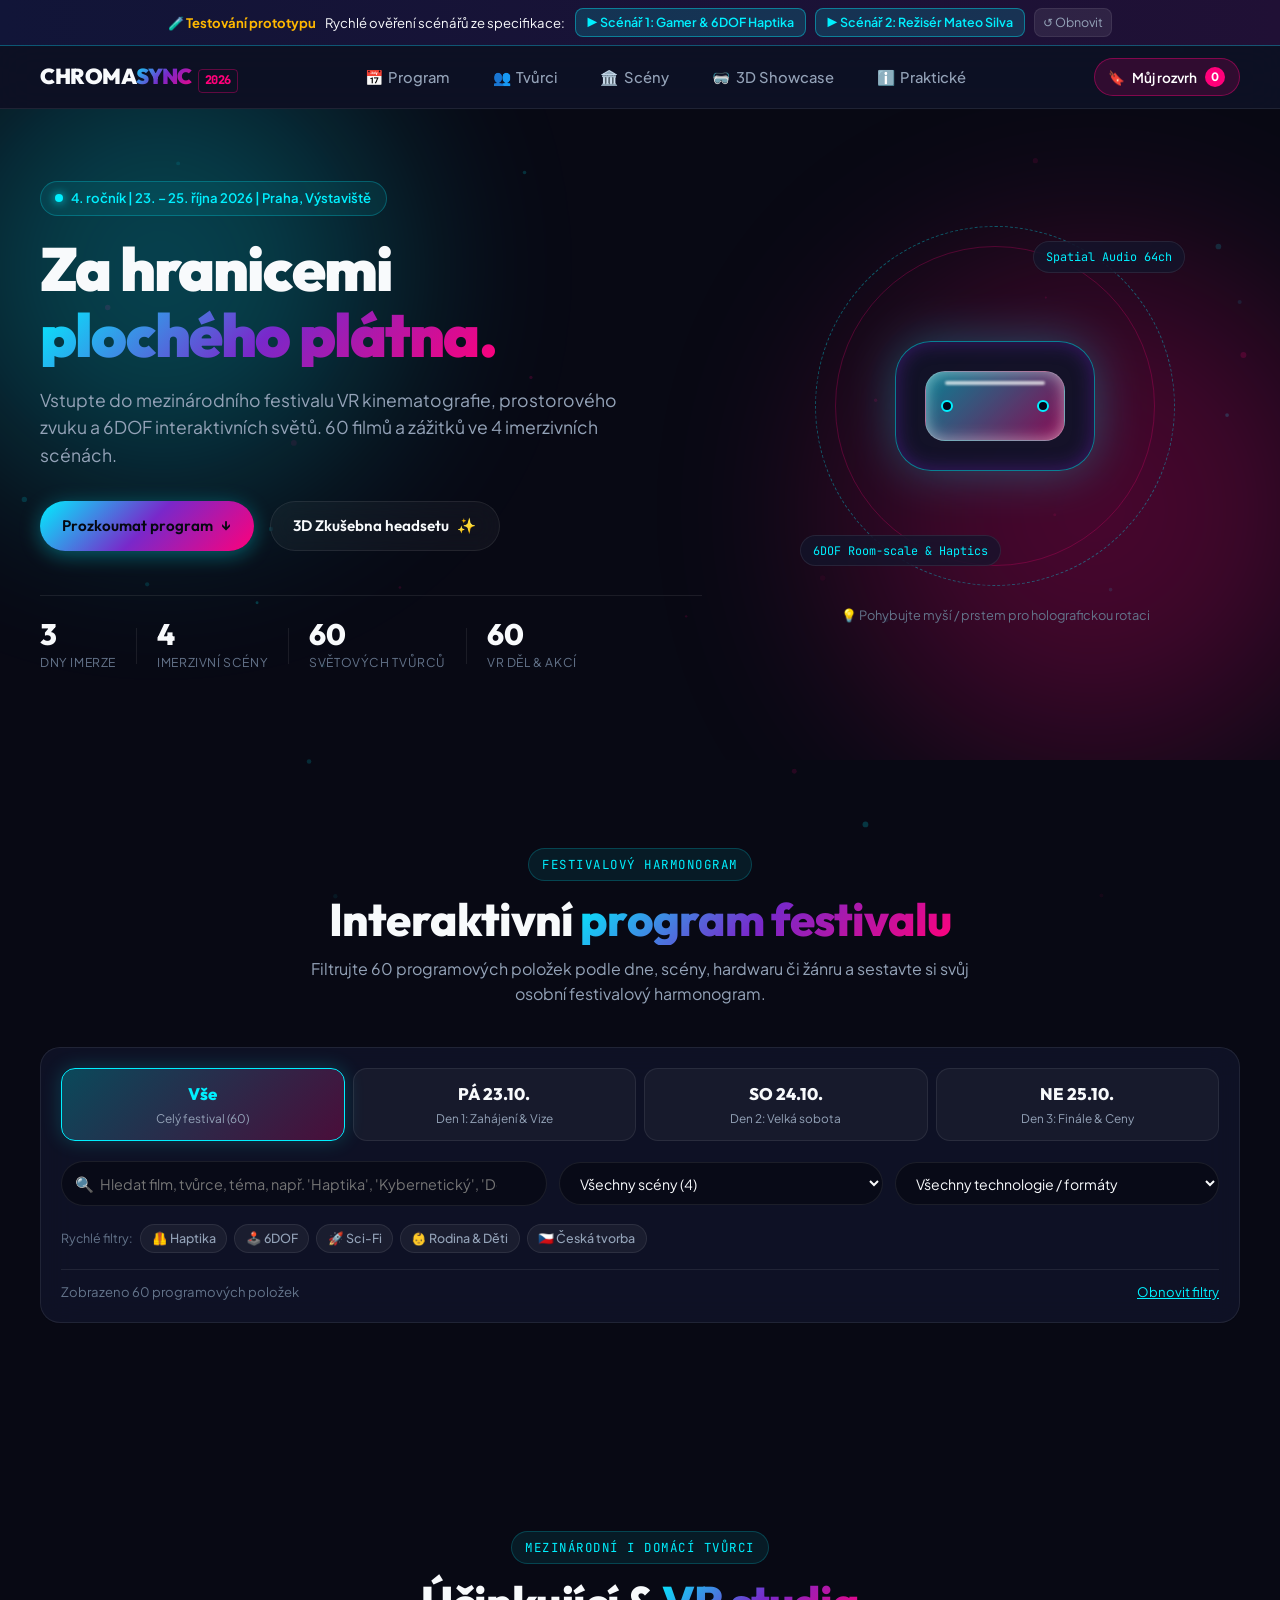
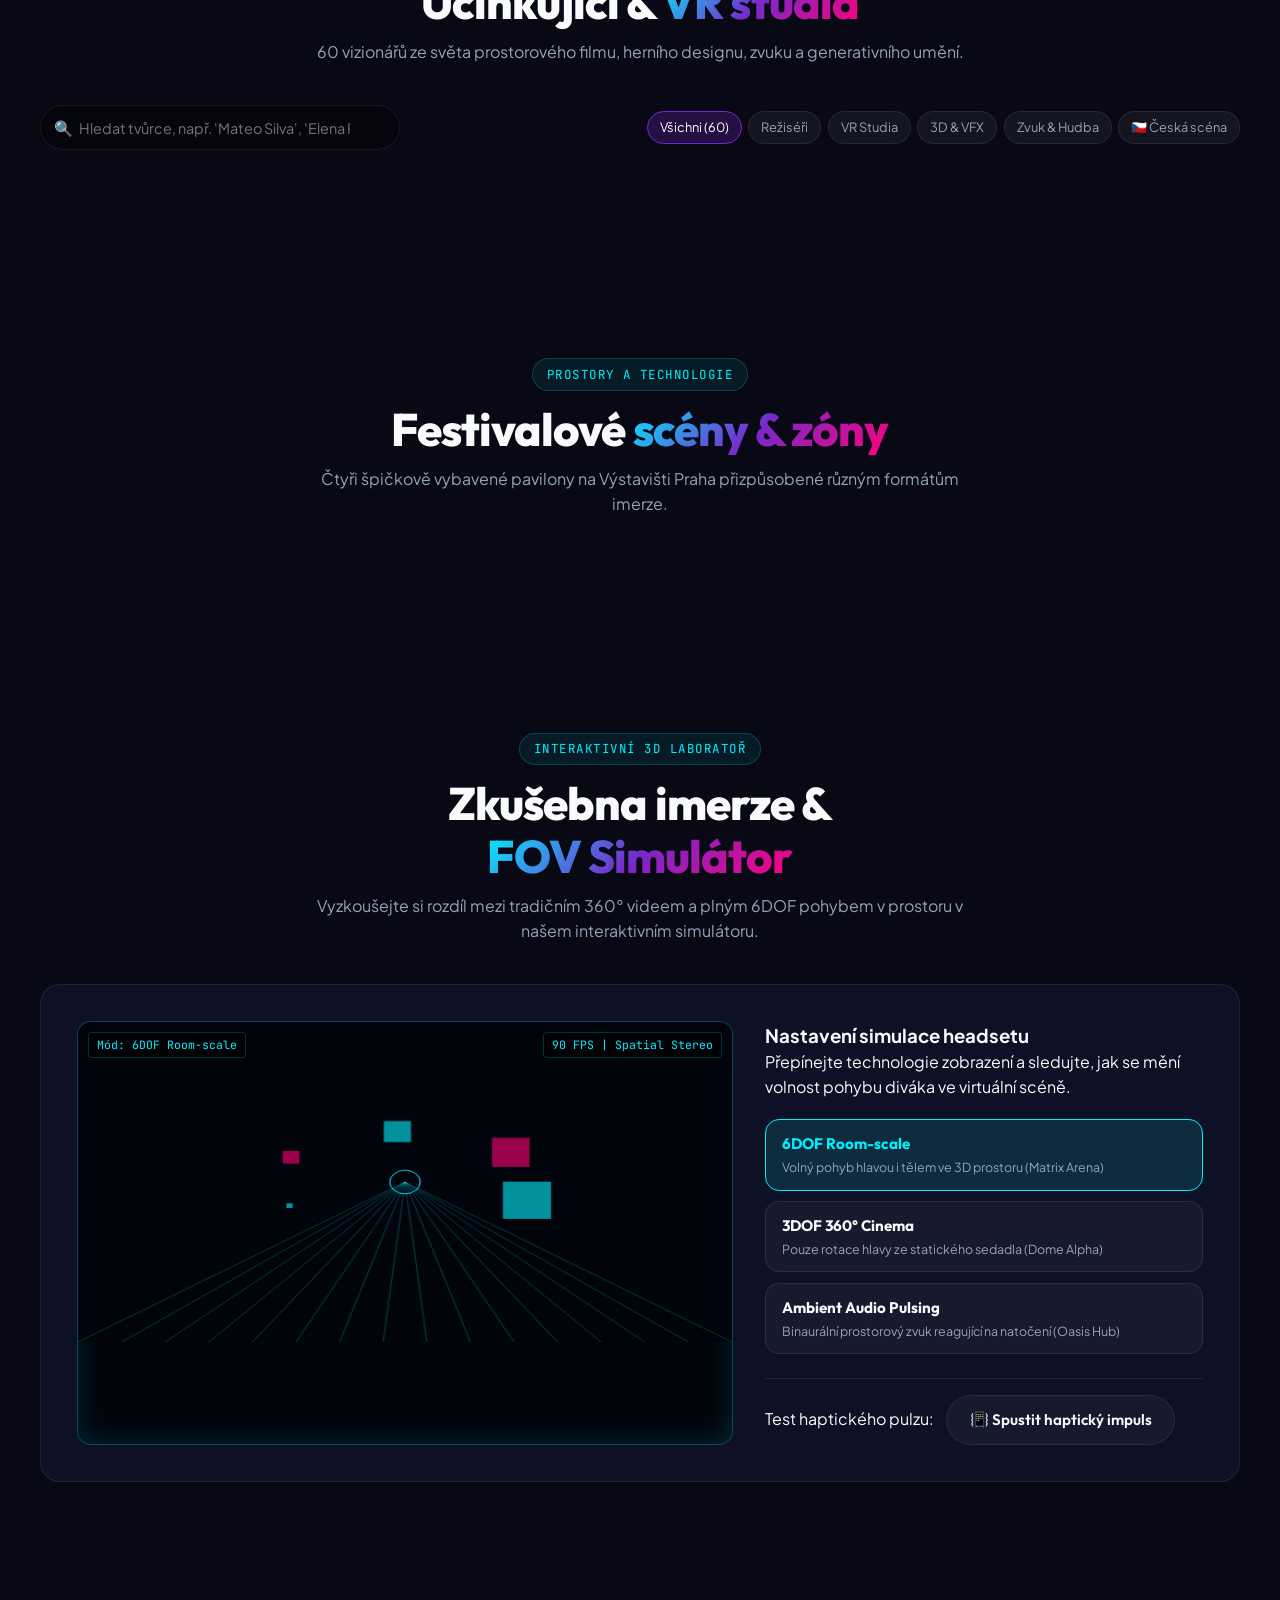
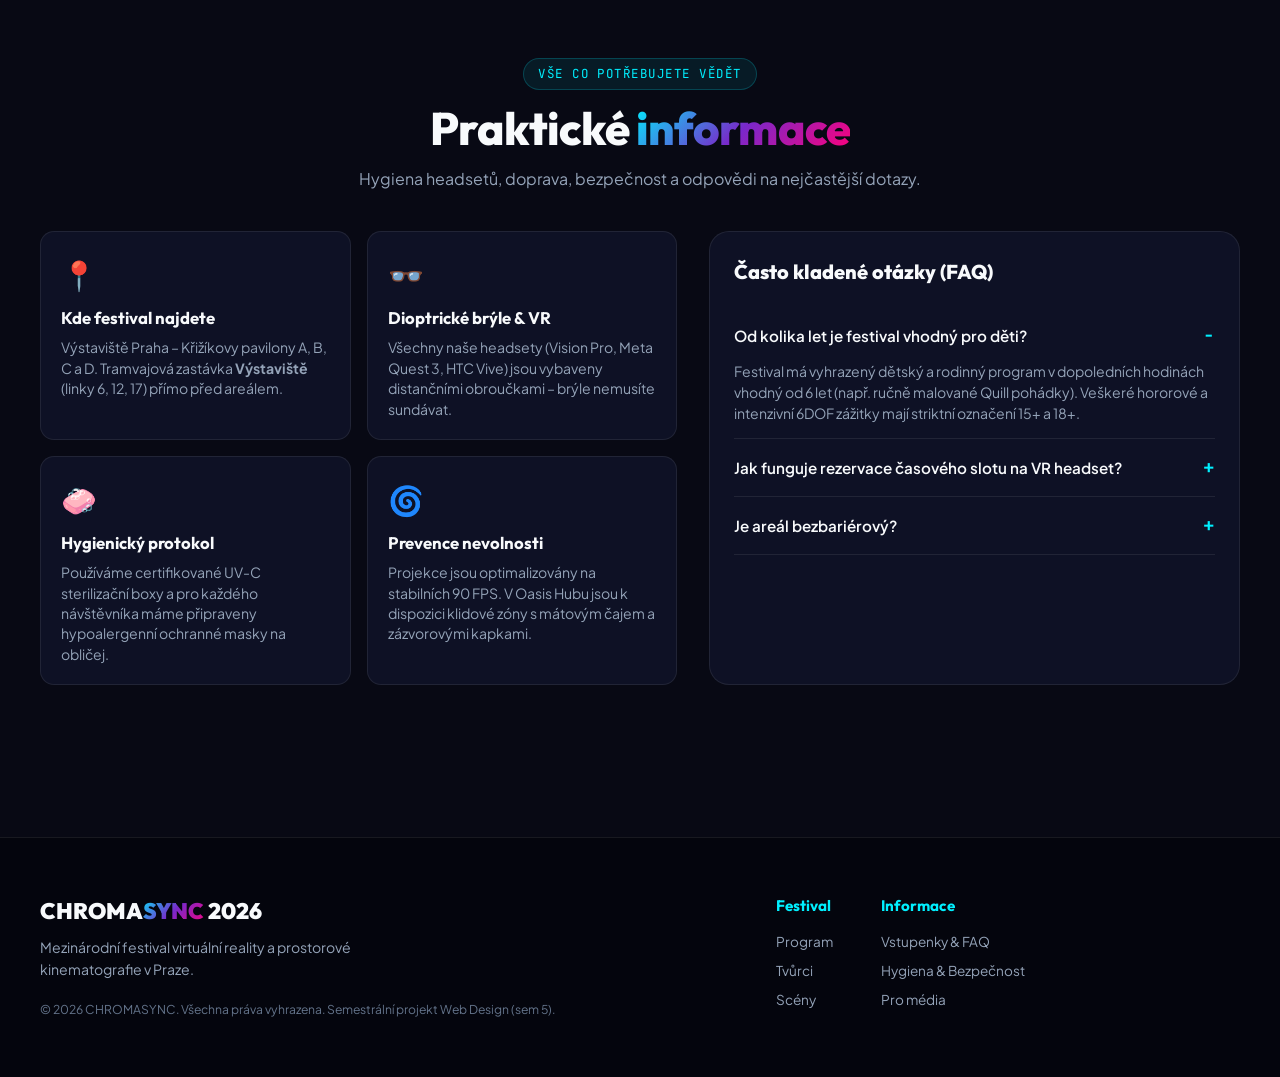
==== index.html @ ba666b03 "cviceni 3 v1" ====
<!DOCTYPE html>
<html lang="cs">
<head>
  <meta charset="UTF-8">
  <meta name="viewport" content="width=device-width, initial-scale=1.0">
  <meta name="description" content="CHROMASYNC VR FILM FESTIVAL 2026 – Mezinárodní festival VR filmů, 360° kinematografie, prostorového zvuku a 6DOF zážitků v Praze.">
  <title>CHROMASYNC VR FILM FESTIVAL 2026 | Praha</title>
  
  <!-- Modern Google Fonts -->
  <link rel="preconnect" href="https://fonts.googleapis.com">
  <link rel="preconnect" href="https://fonts.gstatic.com" crossorigin>
  <link href="https://fonts.googleapis.com/css2?family=Outfit:wght@300;400;500;600;700;800;900&family=Plus+Jakarta+Sans:wght@300;400;500;600;700&family=JetBrains+Mono:wght@400;600&display=swap" rel="stylesheet">
  
  <link rel="stylesheet" href="style.css">
</head>
<body class="dark-theme">
  <!-- Interactive Ambient Glow Canvas Background -->
  <canvas id="ambient-canvas" class="ambient-canvas" aria-hidden="true"></canvas>

  <!-- Walkthrough Helper Bar (Prototypový asistent pro testování scénářů) -->
  <aside class="scenario-helper-banner" id="scenario-helper">
    <div class="helper-content">
      <span class="helper-badge">🧪 Testování prototypu</span>
      <span class="helper-text">Rychlé ověření scénářů ze specifikace:</span>
      <button class="helper-btn" id="btn-run-scenario-1">▶ Scénář 1: Gamer & 6DOF Haptika</button>
      <button class="helper-btn" id="btn-run-scenario-2">▶ Scénář 2: Režisér Mateo Silva</button>
      <button class="helper-btn-reset" id="btn-reset-prototype" title="Resetovat filtry a rozvrh">↺ Obnovit</button>
    </div>
  </aside>

  <!-- Navigation Bar (Glassmorphic Header) -->
  <header class="site-header">
    <div class="header-container">
      <a href="#hero" class="brand-logo" id="brand-logo">
        <span class="logo-text">CHROMA<span class="text-gradient">SYNC</span></span>
        <span class="logo-edition">2026</span>
      </a>

      <!-- Desktop & Tablet Navigation -->
      <nav class="main-nav" id="main-nav" aria-label="Hlavní navigace">
        <a href="#program-section" class="nav-link active" data-section="program">
          <span class="nav-icon">📅</span> Program
        </a>
        <a href="#creators-section" class="nav-link" data-section="creators">
          <span class="nav-icon">👥</span> Tvůrci
        </a>
        <a href="#stages-section" class="nav-link" data-section="stages">
          <span class="nav-icon">🏛️</span> Scény
        </a>
        <a href="#showcase-section" class="nav-link" data-section="showcase">
          <span class="nav-icon">🥽</span> 3D Showcase
        </a>
        <a href="#practical-section" class="nav-link" data-section="practical">
          <span class="nav-icon">ℹ️</span> Praktické
        </a>
      </nav>

      <!-- Action Buttons -->
      <div class="header-actions">
        <button class="btn-schedule-badge" id="btn-open-schedule-drawer" aria-label="Otevřít můj program">
          <span class="icon">🔖</span>
          <span class="label">Můj rozvrh</span>
          <span class="badge" id="schedule-counter">0</span>
        </button>

        <button class="mobile-menu-toggle" id="mobile-menu-toggle" aria-label="Přepnout navigaci" aria-expanded="false">
          <span class="hamburger-bar"></span>
          <span class="hamburger-bar"></span>
          <span class="hamburger-bar"></span>
        </button>
      </div>
    </div>
  </header>

  <!-- Mobile Floating Bottom Navigation (Mobile-first ergonomics) -->
  <nav class="mobile-bottom-nav" aria-label="Mobilní rychlá navigace">
    <a href="#program-section" class="mobile-nav-item active" data-section="program">
      <span class="m-icon">📅</span>
      <span class="m-label">Program</span>
    </a>
    <a href="#creators-section" class="mobile-nav-item" data-section="creators">
      <span class="m-icon">👥</span>
      <span class="m-label">Tvůrci</span>
    </a>
    <a href="#stages-section" class="mobile-nav-item" data-section="stages">
      <span class="m-icon">🏛️</span>
      <span class="m-label">Scény</span>
    </a>
    <a href="#showcase-section" class="mobile-nav-item" data-section="showcase">
      <span class="m-icon">🥽</span>
      <span class="m-label">3D Lab</span>
    </a>
    <a href="#practical-section" class="mobile-nav-item" data-section="practical">
      <span class="m-icon">ℹ️</span>
      <span class="m-label">Info</span>
    </a>
  </nav>

  <main id="main-content">
    <!-- Hero Section -->
    <section class="hero-section" id="hero">
      <div class="hero-background-effects">
        <div class="radial-glow glow-1"></div>
        <div class="radial-glow glow-2"></div>
      </div>

      <div class="container hero-container">
        <div class="hero-text-content">
          <div class="hero-tag-pill">
            <span class="pulse-dot"></span>
            <span>4. ročník | 23. – 25. října 2026 | Praha, Výstaviště</span>
          </div>

          <h1 class="hero-title">
            Za hranicemi <br>
            <span class="text-gradient">plochého plátna.</span>
          </h1>

          <p class="hero-subtitle">
            Vstupte do mezinárodního festivalu VR kinematografie, prostorového zvuku a 6DOF interaktivních světů. 60 filmů a zážitků ve 4 imerzivních scénách.
          </p>

          <div class="hero-cta-group">
            <a href="#program-section" class="btn btn-primary btn-glow">
              <span>Prozkoumat program</span>
              <span class="arrow">↓</span>
            </a>
            <a href="#showcase-section" class="btn btn-glass">
              <span>3D Zkušebna headsetu</span>
              <span class="icon">✨</span>
            </a>
          </div>

          <div class="hero-stats-row">
            <div class="stat-box">
              <span class="stat-number">3</span>
              <span class="stat-label">Dny imerze</span>
            </div>
            <div class="stat-divider"></div>
            <div class="stat-box">
              <span class="stat-number">4</span>
              <span class="stat-label">Imerzivní scény</span>
            </div>
            <div class="stat-divider"></div>
            <div class="stat-box">
              <span class="stat-number">60</span>
              <span class="stat-label">Světových tvůrců</span>
            </div>
            <div class="stat-divider"></div>
            <div class="stat-box">
              <span class="stat-number">60</span>
              <span class="stat-label">VR děl & akcí</span>
            </div>
          </div>
        </div>

        <div class="hero-visual-card">
          <div class="interactive-headset-orb" id="headset-interactive-orb">
            <div class="orb-ring ring-1"></div>
            <div class="orb-ring ring-2"></div>
            <div class="orb-core">
              <div class="vr-hmd-graphic">
                <div class="visor-glass"></div>
                <div class="visor-sensor-left"></div>
                <div class="visor-sensor-right"></div>
                <div class="visor-beam"></div>
              </div>
            </div>
            <div class="orb-floating-badge badge-top">Spatial Audio 64ch</div>
            <div class="orb-floating-badge badge-bottom">6DOF Room-scale & Haptics</div>
          </div>
          <div class="orb-caption">
            <span>💡 Pohybujte myší / prstem pro holografickou rotaci</span>
          </div>
        </div>
      </div>
    </section>

    <!-- PROGRAM SECTION (Klíčová interaktivní část) -->
    <section class="section program-section" id="program-section">
      <div class="container">
        <div class="section-header">
          <div class="section-tag">Festivalový harmonogram</div>
          <h2 class="section-title">Interaktivní <span class="text-gradient">program festivalu</span></h2>
          <p class="section-subtitle">
            Filtrujte 60 programových položek podle dne, scény, hardwaru či žánru a sestavte si svůj osobní festivalový harmonogram.
          </p>
        </div>

        <!-- Interactive Program Controls (Filter Toolbar) -->
        <div class="program-toolbar">
          <!-- Day Selector Tabs -->
          <div class="day-tabs-container" role="tablist" aria-label="Výběr festivalového dne">
            <button class="day-tab active" data-day="all" role="tab" aria-selected="true">
              <span class="day-code">Vše</span>
              <span class="day-title">Celý festival (60)</span>
            </button>
            <button class="day-tab" data-day="1" role="tab" aria-selected="false">
              <span class="day-code">PÁ 23.10.</span>
              <span class="day-title">Den 1: Zahájení & Vize</span>
            </button>
            <button class="day-tab" data-day="2" role="tab" aria-selected="false">
              <span class="day-code">SO 24.10.</span>
              <span class="day-title">Den 2: Velká sobota</span>
            </button>
            <button class="day-tab" data-day="3" role="tab" aria-selected="false">
              <span class="day-code">NE 25.10.</span>
              <span class="day-title">Den 3: Finále & Ceny</span>
            </button>
          </div>

          <!-- Secondary Filter Controls -->
          <div class="filter-controls-row">
            <!-- Fulltext Search Input -->
            <div class="search-input-wrapper">
              <span class="search-icon">🔍</span>
              <input type="search" id="program-search-input" placeholder="Hledat film, tvůrce, téma, např. 'Haptika', 'Kybernetický', 'Dokument'..." aria-label="Vyhledávání v programu">
              <button class="clear-search-btn" id="btn-clear-search" aria-label="Vymazat vyhledávání">✕</button>
            </div>

            <!-- Stage Filter Dropdown -->
            <div class="filter-dropdown-wrapper">
              <label for="filter-stage-select" class="sr-only">Filtr scény</label>
              <select id="filter-stage-select" aria-label="Filtrovat podle scény">
                <option value="all">Všechny scény (4)</option>
                <option value="stage-dome-alpha">Dome Alpha (Spatial HoloCinema)</option>
                <option value="stage-matrix-6dof">Matrix Arena (6DOF & Haptika)</option>
                <option value="stage-neon-creators">Neon Stage (Creators & Talks)</option>
                <option value="stage-oasis-chill">Oasis Hub (Ambient & Sensory)</option>
              </select>
            </div>

            <!-- Technology / Hardware Filter -->
            <div class="filter-dropdown-wrapper">
              <label for="filter-tech-select" class="sr-only">Filtr technologie</label>
              <select id="filter-tech-select" aria-label="Filtrovat podle technologie">
                <option value="all">Všechny technologie / formáty</option>
                <option value="6dof">6DOF Volný pohyb v prostoru</option>
                <option value="haptic">Haptická vesta & dotek</option>
                <option value="360">360° 3D Stereoskopický film</option>
                <option value="visionpro">Apple Vision Pro / Hand-tracking</option>
                <option value="talk">Přednáška & Masterclass</option>
              </select>
            </div>

            <!-- Fast Quick-Pills for Popular Tags -->
            <div class="quick-pills-row" id="quick-pills-container">
              <span class="pill-label">Rychlé filtry:</span>
              <button class="quick-pill" data-pill="haptic">🦺 Haptika</button>
              <button class="quick-pill" data-pill="6dof">🕹️ 6DOF</button>
              <button class="quick-pill" data-pill="sci-fi">🚀 Sci-Fi</button>
              <button class="quick-pill" data-pill="kids">👶 Rodina & Děti</button>
              <button class="quick-pill" data-pill="cz">🇨🇿 Česká tvorba</button>
            </div>
          </div>

          <!-- Active Filter Status & Result Count -->
          <div class="filter-status-bar">
            <span class="results-count" id="results-count-text">Zobrazeno 60 programových položek</span>
            <button class="btn-text-reset" id="btn-reset-filters">Obnovit filtry</button>
          </div>
        </div>

        <!-- Program Grid Container -->
        <div class="program-grid" id="program-items-grid" aria-live="polite">
          <!-- Dynamically populated via app.js -->
        </div>

        <!-- Empty State (No results match) -->
        <div class="empty-state hidden" id="program-empty-state">
          <div class="empty-icon">🛰️</div>
          <h3>Žádný program neodpovídá vybraným filtrům</h3>
          <p>Zkuste upravit hledaný výraz nebo resetovat filtry scény a technologie.</p>
          <button class="btn btn-glass" id="btn-empty-reset">Zobrazit celý program</button>
        </div>
      </div>
    </section>

    <!-- CREATORS / PERFORMERS SECTION -->
    <section class="section creators-section" id="creators-section">
      <div class="container">
        <div class="section-header">
          <div class="section-tag">Mezinárodní i domácí tvůrci</div>
          <h2 class="section-title">Účinkující & <span class="text-gradient">VR studia</span></h2>
          <p class="section-subtitle">
            60 vizionářů ze světa prostorového filmu, herního designu, zvuku a generativního umění.
          </p>
        </div>

        <!-- Creators Search & Role Tabs -->
        <div class="creators-toolbar">
          <div class="search-input-wrapper">
            <span class="search-icon">🔍</span>
            <input type="search" id="creators-search-input" placeholder="Hledat tvůrce, např. 'Mateo Silva', 'Elena Rostova', 'Atlas V'..." aria-label="Hledat tvůrce">
          </div>

          <div class="role-tags-pills" id="creators-role-pills">
            <button class="role-pill active" data-role="all">Všichni (60)</button>
            <button class="role-pill" data-role="Režisér">Režiséři</button>
            <button class="role-pill" data-role="Studio">VR Studia</button>
            <button class="role-pill" data-role="3D">3D & VFX</button>
            <button class="role-pill" data-role="Audio">Zvuk & Hudba</button>
            <button class="role-pill" data-role="Česko">🇨🇿 Česká scéna</button>
          </div>
        </div>

        <!-- Creators Grid -->
        <div class="creators-grid" id="creators-grid">
          <!-- Dynamically populated via app.js -->
        </div>
      </div>
    </section>

    <!-- STAGES / VENUES SECTION -->
    <section class="section stages-section" id="stages-section">
      <div class="container">
        <div class="section-header">
          <div class="section-tag">Prostory a technologie</div>
          <h2 class="section-title">Festivalové <span class="text-gradient">scény & zóny</span></h2>
          <p class="section-subtitle">
            Čtyři špičkově vybavené pavilony na Výstavišti Praha přizpůsobené různým formátům imerze.
          </p>
        </div>

        <div class="stages-cards-grid" id="stages-grid">
          <!-- Dynamically populated via app.js -->
        </div>
      </div>
    </section>

    <!-- 3D SHOWCASE / INTERACTIVE LAB SECTION -->
    <section class="section showcase-section" id="showcase-section">
      <div class="container">
        <div class="section-header">
          <div class="section-tag">Interaktivní 3D laboratoř</div>
          <h2 class="section-title">Zkušebna imerze & <span class="text-gradient">FOV Simulátor</span></h2>
          <p class="section-subtitle">
            Vyzkoušejte si rozdíl mezi tradičním 360° videem a plným 6DOF pohybem v prostoru v našem interaktivním simulátoru.
          </p>
        </div>

        <div class="showcase-interactive-panel">
          <div class="showcase-viewport">
            <canvas id="fov-simulator-canvas" class="fov-canvas" width="600" height="380"></canvas>
            <div class="viewport-hud">
              <span class="hud-item" id="hud-mode-display">Mód: 6DOF Room-scale</span>
              <span class="hud-item" id="hud-fps-display">90 FPS | Spatial Stereo</span>
            </div>
          </div>

          <div class="showcase-controls">
            <h3 class="panel-heading">Nastavení simulace headsetu</h3>
            <p class="panel-description">
              Přepínejte technologie zobrazení a sledujte, jak se mění volnost pohybu diváka ve virtuální scéně.
            </p>

            <div class="sim-mode-buttons">
              <button class="btn-mode active" id="btn-mode-6dof" data-mode="6dof">
                <span class="mode-title">6DOF Room-scale</span>
                <span class="mode-desc">Volný pohyb hlavou i tělem ve 3D prostoru (Matrix Arena)</span>
              </button>

              <button class="btn-mode" id="btn-mode-3dof" data-mode="3dof">
                <span class="mode-title">3DOF 360° Cinema</span>
                <span class="mode-desc">Pouze rotace hlavy ze statického sedadla (Dome Alpha)</span>
              </button>

              <button class="btn-mode" id="btn-mode-ambient" data-mode="ambient">
                <span class="mode-title">Ambient Audio Pulsing</span>
                <span class="mode-desc">Binaurální prostorový zvuk reagující na natočení (Oasis Hub)</span>
              </button>
            </div>

            <div class="interactive-haptic-trigger">
              <span class="haptic-title">Test haptického pulzu:</span>
              <button class="btn btn-glass" id="btn-test-haptic">📳 Spustit haptický impuls</button>
              <span class="haptic-feedback-msg" id="haptic-feedback-msg"></span>
            </div>
          </div>
        </div>
      </div>
    </section>

    <!-- PRACTICAL INFO & FAQ SECTION -->
    <section class="section practical-section" id="practical-section">
      <div class="container">
        <div class="section-header">
          <div class="section-tag">Vše co potřebujete vědět</div>
          <h2 class="section-title">Praktické <span class="text-gradient">informace</span></h2>
          <p class="section-subtitle">
            Hygiena headsetů, doprava, bezpečnost a odpovědi na nejčastější dotazy.
          </p>
        </div>

        <div class="practical-layout">
          <div class="practical-info-cards">
            <div class="p-card">
              <div class="p-icon">📍</div>
              <h3>Kde festival najdete</h3>
              <p>Výstaviště Praha – Křižíkovy pavilony A, B, C a D. Tramvajová zastávka <strong>Výstaviště</strong> (linky 6, 12, 17) přímo před areálem.</p>
            </div>

            <div class="p-card">
              <div class="p-icon">👓</div>
              <h3>Dioptrické brýle & VR</h3>
              <p>Všechny naše headsety (Vision Pro, Meta Quest 3, HTC Vive) jsou vybaveny distančními obroučkami – brýle nemusíte sundávat.</p>
            </div>

            <div class="p-card">
              <div class="p-icon">🧼</div>
              <h3>Hygienický protokol</h3>
              <p>Používáme certifikované UV-C sterilizační boxy a pro každého návštěvníka máme připraveny hypoalergenní ochranné masky na obličej.</p>
            </div>

            <div class="p-card">
              <div class="p-icon">🌀</div>
              <h3>Prevence nevolnosti</h3>
              <p>Projekce jsou optimalizovány na stabilních 90 FPS. V Oasis Hubu jsou k dispozici klidové zóny s mátovým čajem a zázvorovými kapkami.</p>
            </div>
          </div>

          <!-- FAQ Accordion -->
          <div class="faq-container">
            <h3 class="faq-heading">Často kladené otázky (FAQ)</h3>

            <details class="faq-item" open>
              <summary class="faq-question">Od kolika let je festival vhodný pro děti?</summary>
              <div class="faq-answer">
                <p>Festival má vyhrazený dětský a rodinný program v dopoledních hodinách vhodný od 6 let (např. ručně malované Quill pohádky). Veškeré hororové a intenzivní 6DOF zážitky mají striktní označení 15+ a 18+.</p>
              </div>
            </details>

            <details class="faq-item">
              <summary class="faq-question">Jak funguje rezervace časového slotu na VR headset?</summary>
              <div class="faq-answer">
                <p>Každá platná vstupenka obsahuje přístup do rezervačního systému. V detailu konkrétního filmu na webu stačí kliknout na „Rezervovat slot“, vybrat čas a systém vám vygeneruje garantované místo bez čekání ve frontě.</p>
              </div>
            </details>

            <details class="faq-item">
              <summary class="faq-question">Je areál bezbariérový?</summary>
              <div class="faq-answer">
                <p>Ano, všechny 4 pavilony na Výstavišti jsou plně bezbariérové včetně výtahů. Většina 360° filmů v Dome Alpha a Oasis Hubu je přístupná přímo na invalidním vozíku.</p>
              </div>
            </details>
          </div>
        </div>
      </div>
    </section>
  </main>

  <!-- FOOTER -->
  <footer class="site-footer">
    <div class="container footer-container">
      <div class="footer-brand">
        <span class="footer-logo">CHROMA<span class="text-gradient">SYNC</span> 2026</span>
        <p>Mezinárodní festival virtuální reality a prostorové kinematografie v Praze.</p>
        <span class="copyright">© 2026 CHROMASYNC. Všechna práva vyhrazena. Semestrální projekt Web Design (sem 5).</span>
      </div>

      <div class="footer-links">
        <div class="footer-col">
          <h4>Festival</h4>
          <a href="#program-section">Program</a>
          <a href="#creators-section">Tvůrci</a>
          <a href="#stages-section">Scény</a>
        </div>
        <div class="footer-col">
          <h4>Informace</h4>
          <a href="#practical-section">Vstupenky & FAQ</a>
          <a href="#practical-section">Hygiena & Bezpečnost</a>
          <a href="#practical-section">Pro média</a>
        </div>
      </div>
    </div>
  </footer>

  <!-- CONTEXTUAL DETAIL MODAL (<dialog>) -->
  <dialog class="modal-dialog" id="item-detail-dialog" aria-labelledby="dialog-item-title">
    <div class="dialog-card">
      <button class="dialog-close-btn" id="btn-close-detail-dialog" aria-label="Zavřít detail">✕</button>
      
      <div class="dialog-header">
        <div class="dialog-tags-row" id="dialog-item-tags"></div>
        <h2 class="dialog-title" id="dialog-item-title">Název filmu</h2>
        <div class="dialog-subtitle" id="dialog-item-original-title">Original Title</div>
      </div>

      <div class="dialog-body">
        <div class="dialog-meta-grid">
          <div class="dialog-meta-box">
            <span class="meta-label">📅 Den & Čas</span>
            <span class="meta-val" id="dialog-meta-time">Den 1 | 10:30 – 11:00</span>
          </div>
          <div class="dialog-meta-box">
            <span class="meta-label">🏛️ Scéna</span>
            <span class="meta-val" id="dialog-meta-stage">Dome Alpha</span>
          </div>
          <div class="dialog-meta-box">
            <span class="meta-label">🥽 VR Hardware</span>
            <span class="meta-val" id="dialog-meta-hardware">Meta Quest 3 Pro</span>
          </div>
          <div class="dialog-meta-box">
            <span class="meta-label">👥 Interakce</span>
            <span class="meta-val" id="dialog-meta-interaction">Seated 360°</span>
          </div>
        </div>

        <div class="dialog-description">
          <h3>Anotace projektu</h3>
          <p id="dialog-item-description">Podrobný popis díla...</p>
        </div>

        <div class="dialog-creators-box">
          <h3>Tvůrci & Režie</h3>
          <div class="creators-chips-list" id="dialog-creators-list"></div>
        </div>

        <!-- Slot Reservation Section Inside Detail Dialog -->
        <div class="dialog-reservation-box" id="dialog-reservation-box">
          <div class="reservation-box-header">
            <div>
              <h3>Rezervace časového slotu na headset</h3>
              <p>Garantované místo na headset bez čekání ve frontě.</p>
            </div>
            <span class="reservation-capacity-badge" id="dialog-capacity-badge">Zbývá 14 míst</span>
          </div>

          <form id="reservation-form" class="reservation-form">
            <input type="hidden" id="reserve-item-id">
            <div class="form-row">
              <input type="text" id="reserve-user-name" placeholder="Vaše jméno a příjmení" required>
              <input type="email" id="reserve-user-email" placeholder="Váš e-mail" required>
            </div>
            <button type="submit" class="btn btn-primary" id="btn-submit-reservation">Potvrdit rezervaci slotu</button>
          </form>

          <div class="reservation-success-msg hidden" id="reservation-success-msg">
            <span class="check-icon">✅</span>
            <div>
              <strong>Slot úspěšně rezervován!</strong>
              <p id="reservation-confirmation-details">Potvrzení s QR kódem bylo odesláno.</p>
            </div>
          </div>
        </div>
      </div>

      <div class="dialog-footer">
        <button class="btn btn-schedule-toggle" id="btn-dialog-toggle-schedule">
          <span class="icon">🔖</span> Přidat do mého rozvrhu
        </button>
        <button class="btn btn-glass" id="btn-dialog-close-bottom">Zavřít</button>
      </div>
    </div>
  </dialog>

  <!-- CREATOR DETAIL MODAL (<dialog>) -->
  <dialog class="modal-dialog" id="creator-detail-dialog" aria-labelledby="creator-dialog-name">
    <div class="dialog-card">
      <button class="dialog-close-btn" id="btn-close-creator-dialog" aria-label="Zavřít profil tvůrce">✕</button>
      
      <div class="creator-dialog-header">
        <div class="creator-avatar-large" id="creator-dialog-avatar">👨‍💻</div>
        <div>
          <h2 class="dialog-title" id="creator-dialog-name">Jméno tvůrce</h2>
          <div class="dialog-subtitle" id="creator-dialog-role">Režisér | Německo</div>
          <div class="creator-tags-row" id="creator-dialog-tags"></div>
        </div>
      </div>

      <div class="dialog-body">
        <div class="dialog-description">
          <h3>Biografie & Tvorba</h3>
          <p id="creator-dialog-bio">Životopis tvůrce...</p>
        </div>

        <div class="creator-events-box">
          <h3>Vystoupení na festivalu CHROMASYNC 2026</h3>
          <div class="creator-events-list" id="creator-dialog-events-list"></div>
        </div>
      </div>

      <div class="dialog-footer">
        <button class="btn btn-glass" id="btn-creator-close-bottom">Zavřít</button>
      </div>
    </div>
  </dialog>

  <!-- PERSONAL SCHEDULE DRAWER / MODAL (Můj program) -->
  <aside class="schedule-drawer" id="schedule-drawer" aria-labelledby="drawer-heading" aria-hidden="true">
    <div class="drawer-overlay" id="drawer-overlay"></div>
    <div class="drawer-panel">
      <div class="drawer-header">
        <div>
          <h2 class="drawer-heading" id="drawer-heading">🔖 Můj osobní program</h2>
          <span class="drawer-sub" id="drawer-count-info">0 vybraných položek</span>
        </div>
        <button class="drawer-close-btn" id="btn-close-schedule-drawer" aria-label="Zavřít rozvrh">✕</button>
      </div>

      <!-- Collision Alert Box (Upozornění na časový překryv) -->
      <div class="collision-alert-box hidden" id="collision-alert-box">
        <span class="alert-icon">⚠️</span>
        <div class="alert-text">
          <strong>Detekován časový konflikt!</strong>
          <p id="collision-alert-desc">Některé z vašich vybraných pořadů se časově překrývají.</p>
        </div>
      </div>

      <div class="drawer-body" id="drawer-schedule-items-container">
        <!-- Dynamically injected items -->
      </div>

      <div class="drawer-footer">
        <button class="btn btn-glass btn-clear-all" id="btn-clear-my-schedule">Vyprázdnit rozvrh</button>
        <button class="btn btn-primary" id="btn-export-schedule">Exportovat / Tisk</button>
      </div>
    </div>
  </aside>

  <!-- Toast Notification Container -->
  <div class="toast-container" id="toast-container" aria-live="assertive"></div>

  <!-- Main Application Script -->
  <script src="app.js"></script>
</body>
</html>
---- style.css ----
/* ==========================================================================
   CHROMASYNC VR FILM FESTIVAL 2026 – DESIGN SYSTEM & STYLESHEET
   Mobile-first, Cyber-Chromatic Dark Theme, Glassmorphism & Micro-animations
   ========================================================================== */

/* --- 1. CSS CUSTOM PROPERTIES (DESIGN TOKENS) --- */
:root {
  /* Color Palette */
  --bg-dark: #080914;
  --bg-dark-elevated: #0f1225;
  --bg-card: rgba(18, 22, 45, 0.7);
  --bg-card-hover: rgba(28, 34, 68, 0.85);
  --bg-glass: rgba(255, 255, 255, 0.04);
  --bg-glass-heavy: rgba(14, 18, 38, 0.88);

  /* Neon Accent Gradients */
  --neon-cyan: #00f0ff;
  --neon-fuchsia: #ff007a;
  --neon-violet: #7928ca;
  --neon-amber: #ffb800;
  --neon-emerald: #00ff88;

  --gradient-primary: linear-gradient(135deg, #00f0ff 0%, #7928ca 50%, #ff007a 100%);
  --gradient-glow: linear-gradient(135deg, rgba(0, 240, 255, 0.25) 0%, rgba(255, 0, 122, 0.25) 100%);
  --gradient-card-border: linear-gradient(135deg, rgba(0, 240, 255, 0.35) 0%, rgba(121, 40, 202, 0.2) 50%, rgba(255, 0, 122, 0.35) 100%);

  /* Typography */
  --font-display: 'Outfit', -apple-system, BlinkMacSystemFont, sans-serif;
  --font-body: 'Plus Jakarta Sans', -apple-system, BlinkMacSystemFont, sans-serif;
  --font-mono: 'JetBrains Mono', monospace;

  /* Text Colors */
  --text-main: #f8fafc;
  --text-secondary: #94a3b8;
  --text-muted: #64748b;
  --text-on-accent: #040814;

  /* Borders & Shadows */
  --border-subtle: rgba(255, 255, 255, 0.08);
  --border-focus: rgba(0, 240, 255, 0.6);
  --shadow-card: 0 10px 30px -10px rgba(0, 0, 0, 0.6);
  --shadow-glow: 0 0 25px rgba(0, 240, 255, 0.25);
  --shadow-glow-fuchsia: 0 0 25px rgba(255, 0, 122, 0.25);

  /* Spacing & Radii */
  --radius-sm: 8px;
  --radius-md: 14px;
  --radius-lg: 20px;
  --radius-full: 9999px;
  
  --transition-fast: 0.18s cubic-bezier(0.16, 1, 0.3, 1);
  --transition-smooth: 0.32s cubic-bezier(0.16, 1, 0.3, 1);
}

/* --- 2. BASE & RESET --- */
*, *::before, *::after {
  box-sizing: border-box;
  margin: 0;
  padding: 0;
}

html {
  font-size: 16px;
  scroll-behavior: smooth;
  scroll-padding-top: 80px;
}

body {
  background-color: var(--bg-dark);
  color: var(--text-main);
  font-family: var(--font-body);
  line-height: 1.55;
  overflow-x: hidden;
  -webkit-font-smoothing: antialiased;
  padding-bottom: 72px; /* Space for mobile bottom bar */
}

@media (min-width: 1024px) {
  body {
    padding-bottom: 0;
  }
}

a {
  color: inherit;
  text-decoration: none;
}

button, input, select, textarea {
  font: inherit;
  color: inherit;
}

button {
  cursor: pointer;
  border: none;
  background: none;
}

img {
  max-width: 100%;
  display: block;
}

.sr-only {
  position: absolute;
  width: 1px;
  height: 1px;
  padding: 0;
  margin: -1px;
  overflow: hidden;
  clip: rect(0, 0, 0, 0);
  border: 0;
}

.hidden {
  display: none !important;
}

/* Background Ambient Canvas */
.ambient-canvas {
  position: fixed;
  inset: 0;
  width: 100vw;
  height: 100vh;
  z-index: -2;
  pointer-events: none;
  opacity: 0.45;
}

/* --- 3. LAYOUT UTILITIES --- */
.container {
  width: 100%;
  max-width: 1240px;
  margin-inline: auto;
  padding-inline: 1.25rem;
}

.section {
  padding-block: 3.5rem;
}

@media (min-width: 768px) {
  .section {
    padding-block: 5.5rem;
  }
}

.section-header {
  text-align: center;
  max-width: 680px;
  margin-inline: auto;
  margin-bottom: 2.5rem;
}

.section-tag {
  display: inline-block;
  font-family: var(--font-mono);
  font-size: 0.78rem;
  letter-spacing: 0.12em;
  text-transform: uppercase;
  color: var(--neon-cyan);
  background: rgba(0, 240, 255, 0.08);
  border: 1px solid rgba(0, 240, 255, 0.2);
  padding: 0.35rem 0.85rem;
  border-radius: var(--radius-full);
  margin-bottom: 0.75rem;
}

.section-title {
  font-family: var(--font-display);
  font-size: 2rem;
  font-weight: 800;
  line-height: 1.15;
  letter-spacing: -0.02em;
  margin-bottom: 0.75rem;
}

@media (min-width: 768px) {
  .section-title {
    font-size: 2.85rem;
  }
}

.section-subtitle {
  color: var(--text-secondary);
  font-size: 1rem;
}

.text-gradient {
  background: var(--gradient-primary);
  -webkit-background-clip: text;
  -webkit-text-fill-color: transparent;
  display: inline-block;
}

/* --- 4. BUTTONS & INTERACTIVE ELEMENTS --- */
.btn {
  display: inline-flex;
  align-items: center;
  justify-content: center;
  gap: 0.5rem;
  font-family: var(--font-display);
  font-weight: 600;
  font-size: 0.95rem;
  padding: 0.75rem 1.4rem;
  border-radius: var(--radius-full);
  transition: all var(--transition-fast);
  white-space: nowrap;
}

.btn-primary {
  background: var(--gradient-primary);
  color: #050811;
  box-shadow: 0 4px 20px rgba(0, 240, 255, 0.35);
}

.btn-primary:hover {
  transform: translateY(-2px);
  box-shadow: 0 8px 30px rgba(0, 240, 255, 0.55);
}

.btn-primary:active {
  transform: translateY(0);
}

.btn-glass {
  background: var(--bg-glass);
  color: var(--text-main);
  border: 1px solid var(--border-subtle);
  backdrop-filter: blur(12px);
}

.btn-glass:hover {
  background: rgba(255, 255, 255, 0.1);
  border-color: rgba(255, 255, 255, 0.25);
  transform: translateY(-2px);
}

/* Helper Bar for testing prototype scenarios */
.scenario-helper-banner {
  background: linear-gradient(90deg, #111538 0%, #201035 100%);
  border-bottom: 1px solid rgba(0, 240, 255, 0.3);
  padding: 0.5rem 1rem;
  font-size: 0.82rem;
  position: sticky;
  top: 0;
  z-index: 100;
}

.helper-content {
  display: flex;
  flex-wrap: wrap;
  align-items: center;
  justify-content: center;
  gap: 0.6rem;
  max-width: 1240px;
  margin-inline: auto;
}

.helper-badge {
  font-weight: 700;
  color: var(--neon-amber);
}

.helper-btn {
  background: rgba(0, 240, 255, 0.15);
  border: 1px solid rgba(0, 240, 255, 0.4);
  color: var(--neon-cyan);
  padding: 0.25rem 0.65rem;
  border-radius: var(--radius-sm);
  font-weight: 600;
  font-size: 0.78rem;
  transition: all var(--transition-fast);
}

.helper-btn:hover {
  background: var(--neon-cyan);
  color: #060914;
}

.helper-btn-reset {
  background: rgba(255, 255, 255, 0.08);
  border: 1px solid var(--border-subtle);
  color: var(--text-secondary);
  padding: 0.25rem 0.5rem;
  border-radius: var(--radius-sm);
  font-size: 0.78rem;
}

.helper-btn-reset:hover {
  color: var(--text-main);
  background: rgba(255, 255, 255, 0.15);
}

/* --- 5. SITE HEADER & NAVIGATION --- */
.site-header {
  position: sticky;
  top: 38px;
  z-index: 90;
  background: var(--bg-glass-heavy);
  backdrop-filter: blur(18px);
  -webkit-backdrop-filter: blur(18px);
  border-bottom: 1px solid var(--border-subtle);
  padding-block: 0.75rem;
  transition: all var(--transition-smooth);
}

.header-container {
  display: flex;
  align-items: center;
  justify-content: space-between;
  max-width: 1240px;
  margin-inline: auto;
  padding-inline: 1.25rem;
}

.brand-logo {
  display: flex;
  align-items: baseline;
  gap: 0.4rem;
  font-family: var(--font-display);
  font-weight: 900;
  font-size: 1.35rem;
  letter-spacing: -0.02em;
}

.logo-edition {
  font-family: var(--font-mono);
  font-size: 0.75rem;
  color: var(--neon-fuchsia);
  border: 1px solid rgba(255, 0, 122, 0.35);
  padding: 0.1rem 0.35rem;
  border-radius: 4px;
}

.main-nav {
  display: none;
}

@media (min-width: 1024px) {
  .main-nav {
    display: flex;
    align-items: center;
    gap: 1.5rem;
  }

  .nav-link {
    font-weight: 500;
    font-size: 0.92rem;
    color: var(--text-secondary);
    display: inline-flex;
    align-items: center;
    gap: 0.35rem;
    padding: 0.4rem 0.6rem;
    border-radius: var(--radius-sm);
    transition: color var(--transition-fast);
  }

  .nav-link:hover, .nav-link.active {
    color: var(--neon-cyan);
  }
}

.header-actions {
  display: flex;
  align-items: center;
  gap: 0.75rem;
}

.btn-schedule-badge {
  display: inline-flex;
  align-items: center;
  gap: 0.45rem;
  background: rgba(255, 0, 122, 0.15);
  border: 1px solid rgba(255, 0, 122, 0.4);
  color: #fff;
  padding: 0.45rem 0.85rem;
  border-radius: var(--radius-full);
  font-weight: 600;
  font-size: 0.85rem;
  transition: all var(--transition-fast);
}

.btn-schedule-badge:hover {
  background: rgba(255, 0, 122, 0.28);
  box-shadow: 0 0 15px rgba(255, 0, 122, 0.35);
  transform: translateY(-1px);
}

.btn-schedule-badge .badge {
  background: var(--neon-fuchsia);
  color: #fff;
  font-size: 0.72rem;
  font-weight: 800;
  min-width: 1.3rem;
  height: 1.3rem;
  border-radius: var(--radius-full);
  display: inline-flex;
  align-items: center;
  justify-content: center;
  padding-inline: 0.25rem;
}

.mobile-menu-toggle {
  display: none; /* Mobile bottom nav used instead */
}

/* Mobile Bottom Navigation (Ergonomic thumb zone) */
.mobile-bottom-nav {
  position: fixed;
  bottom: 0;
  left: 0;
  right: 0;
  height: 64px;
  background: var(--bg-glass-heavy);
  backdrop-filter: blur(20px);
  -webkit-backdrop-filter: blur(20px);
  border-top: 1px solid var(--border-subtle);
  display: flex;
  align-items: center;
  justify-content: space-around;
  z-index: 85;
}

@media (min-width: 1024px) {
  .mobile-bottom-nav {
    display: none;
  }
}

.mobile-nav-item {
  display: flex;
  flex-direction: column;
  align-items: center;
  justify-content: center;
  gap: 0.15rem;
  color: var(--text-secondary);
  font-size: 0.72rem;
  font-weight: 600;
  flex: 1;
  padding-block: 0.35rem;
  transition: color var(--transition-fast);
}

.mobile-nav-item .m-icon {
  font-size: 1.15rem;
}

.mobile-nav-item.active, .mobile-nav-item:hover {
  color: var(--neon-cyan);
}

/* --- 6. HERO SECTION --- */
.hero-section {
  position: relative;
  padding-top: 2.5rem;
  padding-bottom: 3.5rem;
  overflow: hidden;
}

@media (min-width: 768px) {
  .hero-section {
    padding-top: 4.5rem;
    padding-bottom: 5.5rem;
  }
}

.hero-background-effects {
  position: absolute;
  inset: 0;
  pointer-events: none;
  z-index: -1;
}

.radial-glow {
  position: absolute;
  border-radius: 50%;
  filter: blur(100px);
  opacity: 0.25;
}

.glow-1 {
  width: 450px;
  height: 450px;
  background: var(--neon-cyan);
  top: -10%;
  left: -5%;
}

.glow-2 {
  width: 500px;
  height: 500px;
  background: var(--neon-fuchsia);
  bottom: 0;
  right: -5%;
}

.hero-container {
  display: grid;
  grid-template-columns: 1fr;
  gap: 3rem;
  align-items: center;
}

@media (min-width: 1024px) {
  .hero-container {
    grid-template-columns: 1.15fr 0.85fr;
  }
}

.hero-tag-pill {
  display: inline-flex;
  align-items: center;
  gap: 0.5rem;
  background: rgba(0, 240, 255, 0.08);
  border: 1px solid rgba(0, 240, 255, 0.25);
  padding: 0.4rem 0.9rem;
  border-radius: var(--radius-full);
  font-size: 0.82rem;
  font-weight: 600;
  color: var(--neon-cyan);
  margin-bottom: 1.25rem;
}

.pulse-dot {
  width: 8px;
  height: 8px;
  background: var(--neon-cyan);
  border-radius: 50%;
  box-shadow: 0 0 10px var(--neon-cyan);
  animation: pulseGlow 1.8s infinite;
}

@keyframes pulseGlow {
  0%, 100% { opacity: 1; transform: scale(1); }
  50% { opacity: 0.4; transform: scale(0.85); }
}

.hero-title {
  font-family: var(--font-display);
  font-size: 2.5rem;
  font-weight: 900;
  line-height: 1.08;
  letter-spacing: -0.03em;
  margin-bottom: 1.25rem;
}

@media (min-width: 768px) {
  .hero-title {
    font-size: 3.8rem;
  }
}

.hero-subtitle {
  color: var(--text-secondary);
  font-size: 1.1rem;
  max-width: 580px;
  margin-bottom: 2rem;
}

.hero-cta-group {
  display: flex;
  flex-wrap: wrap;
  gap: 1rem;
  margin-bottom: 2.75rem;
}

.hero-stats-row {
  display: flex;
  align-items: center;
  justify-content: flex-start;
  gap: 1.25rem;
  flex-wrap: wrap;
  padding-top: 1.5rem;
  border-top: 1px solid var(--border-subtle);
}

.stat-box {
  display: flex;
  flex-direction: column;
}

.stat-number {
  font-family: var(--font-display);
  font-size: 1.85rem;
  font-weight: 800;
  color: var(--text-main);
  line-height: 1;
}

.stat-label {
  font-size: 0.76rem;
  color: var(--text-muted);
  text-transform: uppercase;
  letter-spacing: 0.05em;
  margin-top: 0.25rem;
}

.stat-divider {
  width: 1px;
  height: 36px;
  background: var(--border-subtle);
}

/* Interactive Headset Orb (Hero 3D visual component) */
.hero-visual-card {
  display: flex;
  flex-direction: column;
  align-items: center;
  justify-content: center;
}

.interactive-headset-orb {
  position: relative;
  width: 280px;
  height: 280px;
  display: flex;
  align-items: center;
  justify-content: center;
  cursor: grab;
  perspective: 800px;
}

@media (min-width: 768px) {
  .interactive-headset-orb {
    width: 360px;
    height: 360px;
  }
}

.orb-ring {
  position: absolute;
  border-radius: 50%;
  pointer-events: none;
}

.ring-1 {
  inset: 0;
  border: 1px dashed rgba(0, 240, 255, 0.35);
  animation: rotateRing1 25s linear infinite;
}

.ring-2 {
  inset: 20px;
  border: 1px solid rgba(255, 0, 122, 0.25);
  animation: rotateRing2 18s linear infinite reverse;
}

@keyframes rotateRing1 {
  from { transform: rotate(0deg); }
  to { transform: rotate(360deg); }
}

@keyframes rotateRing2 {
  from { transform: rotate(0deg); }
  to { transform: rotate(360deg); }
}

.orb-core {
  width: 200px;
  height: 130px;
  background: rgba(15, 20, 42, 0.85);
  border: 1px solid rgba(0, 240, 255, 0.5);
  border-radius: 36px;
  display: flex;
  align-items: center;
  justify-content: center;
  box-shadow: 0 0 50px rgba(0, 240, 255, 0.3), inset 0 0 20px rgba(121, 40, 202, 0.4);
  transition: transform 0.1s ease-out;
  position: relative;
}

.vr-hmd-graphic {
  position: relative;
  width: 140px;
  height: 70px;
}

.visor-glass {
  position: absolute;
  inset: 0;
  background: linear-gradient(135deg, rgba(0, 240, 255, 0.5) 0%, rgba(255, 0, 122, 0.5) 100%);
  border-radius: 20px;
  border: 1px solid rgba(255, 255, 255, 0.4);
  box-shadow: inset 0 0 15px rgba(255, 255, 255, 0.5);
}

.visor-sensor-left, .visor-sensor-right {
  position: absolute;
  top: 50%;
  transform: translateY(-50%);
  width: 12px;
  height: 12px;
  background: #020617;
  border: 2px solid var(--neon-cyan);
  border-radius: 50%;
}

.visor-sensor-left { left: 16px; }
.visor-sensor-right { right: 16px; }

.visor-beam {
  position: absolute;
  top: 10px;
  left: 20px;
  right: 20px;
  height: 4px;
  background: rgba(255, 255, 255, 0.7);
  border-radius: 2px;
  filter: blur(1px);
}

.orb-floating-badge {
  position: absolute;
  background: var(--bg-card);
  border: 1px solid var(--border-subtle);
  backdrop-filter: blur(12px);
  padding: 0.35rem 0.75rem;
  border-radius: var(--radius-full);
  font-size: 0.74rem;
  font-family: var(--font-mono);
  color: var(--neon-cyan);
  white-space: nowrap;
}

.badge-top {
  top: 15px;
  right: -10px;
}

.badge-bottom {
  bottom: 20px;
  left: -15px;
}

.orb-caption {
  margin-top: 1.25rem;
  font-size: 0.8rem;
  color: var(--text-muted);
}

/* --- 7. PROGRAM SECTION & FILTER TOOLBAR --- */
.program-toolbar {
  background: var(--bg-card);
  border: 1px solid var(--border-subtle);
  border-radius: var(--radius-lg);
  padding: 1.25rem;
  margin-bottom: 2rem;
  backdrop-filter: blur(16px);
}

.day-tabs-container {
  display: grid;
  grid-template-columns: repeat(2, 1fr);
  gap: 0.5rem;
  margin-bottom: 1.25rem;
}

@media (min-width: 768px) {
  .day-tabs-container {
    grid-template-columns: repeat(4, 1fr);
  }
}

.day-tab {
  background: rgba(255, 255, 255, 0.04);
  border: 1px solid var(--border-subtle);
  border-radius: var(--radius-md);
  padding: 0.75rem 0.5rem;
  text-align: center;
  transition: all var(--transition-fast);
}

.day-tab:hover {
  background: rgba(255, 255, 255, 0.08);
  border-color: rgba(255, 255, 255, 0.2);
}

.day-tab.active {
  background: var(--gradient-glow);
  border-color: var(--neon-cyan);
  box-shadow: 0 0 20px rgba(0, 240, 255, 0.2);
}

.day-code {
  display: block;
  font-family: var(--font-display);
  font-weight: 800;
  font-size: 1.05rem;
  color: var(--text-main);
}

.day-tab.active .day-code {
  color: var(--neon-cyan);
}

.day-title {
  display: block;
  font-size: 0.74rem;
  color: var(--text-secondary);
  margin-top: 0.2rem;
}

.filter-controls-row {
  display: flex;
  flex-direction: column;
  gap: 0.75rem;
}

@media (min-width: 768px) {
  .filter-controls-row {
    display: grid;
    grid-template-columns: 1.5fr 1fr 1fr;
    align-items: center;
  }
}

.search-input-wrapper {
  position: relative;
  display: flex;
  align-items: center;
}

.search-icon {
  position: absolute;
  left: 0.9rem;
  pointer-events: none;
  font-size: 0.95rem;
  color: var(--text-muted);
}

.search-input-wrapper input[type="search"] {
  width: 100%;
  background: rgba(0, 0, 0, 0.35);
  border: 1px solid var(--border-subtle);
  border-radius: var(--radius-full);
  padding: 0.65rem 2.2rem 0.65rem 2.4rem;
  color: var(--text-main);
  font-size: 0.9rem;
  transition: all var(--transition-fast);
}

.search-input-wrapper input[type="search"]:focus {
  outline: none;
  border-color: var(--neon-cyan);
  box-shadow: 0 0 15px rgba(0, 240, 255, 0.25);
}

.clear-search-btn {
  position: absolute;
  right: 0.75rem;
  color: var(--text-muted);
  font-size: 0.85rem;
  padding: 0.25rem;
  display: none;
}

.clear-search-btn.visible {
  display: block;
}

.filter-dropdown-wrapper select {
  width: 100%;
  background: rgba(0, 0, 0, 0.35);
  border: 1px solid var(--border-subtle);
  border-radius: var(--radius-full);
  padding: 0.65rem 1rem;
  color: var(--text-main);
  font-size: 0.88rem;
  cursor: pointer;
  transition: all var(--transition-fast);
}

.filter-dropdown-wrapper select:focus {
  outline: none;
  border-color: var(--neon-cyan);
}

.quick-pills-row {
  grid-column: 1 / -1;
  display: flex;
  align-items: center;
  gap: 0.45rem;
  flex-wrap: wrap;
  margin-top: 0.35rem;
}

.pill-label {
  font-size: 0.78rem;
  color: var(--text-muted);
}

.quick-pill {
  background: rgba(255, 255, 255, 0.05);
  border: 1px solid var(--border-subtle);
  color: var(--text-secondary);
  font-size: 0.78rem;
  font-weight: 500;
  padding: 0.25rem 0.65rem;
  border-radius: var(--radius-full);
  transition: all var(--transition-fast);
}

.quick-pill:hover, .quick-pill.active {
  background: rgba(0, 240, 255, 0.15);
  border-color: var(--neon-cyan);
  color: var(--neon-cyan);
}

.filter-status-bar {
  display: flex;
  align-items: center;
  justify-content: space-between;
  margin-top: 1rem;
  padding-top: 0.75rem;
  border-top: 1px solid var(--border-subtle);
  font-size: 0.82rem;
  color: var(--text-muted);
}

.btn-text-reset {
  color: var(--neon-cyan);
  text-decoration: underline;
  cursor: pointer;
}

/* --- 8. PROGRAM CARDS & GRID --- */
.program-grid {
  display: grid;
  grid-template-columns: 1fr;
  gap: 1.25rem;
}

@media (min-width: 768px) {
  .program-grid {
    grid-template-columns: repeat(2, 1fr);
  }
}

@media (min-width: 1140px) {
  .program-grid {
    grid-template-columns: repeat(3, 1fr);
  }
}

.program-card {
  background: var(--bg-card);
  border: 1px solid var(--border-subtle);
  border-radius: var(--radius-lg);
  padding: 1.25rem;
  display: flex;
  flex-direction: column;
  position: relative;
  transition: transform var(--transition-smooth), border-color var(--transition-smooth), box-shadow var(--transition-smooth);
  backdrop-filter: blur(12px);
}

.program-card:hover {
  transform: translateY(-4px);
  border-color: rgba(0, 240, 255, 0.4);
  box-shadow: 0 12px 30px -10px rgba(0, 0, 0, 0.8), 0 0 20px rgba(0, 240, 255, 0.12);
}

.card-top-row {
  display: flex;
  align-items: center;
  justify-content: space-between;
  gap: 0.5rem;
  margin-bottom: 0.75rem;
}

.card-time-badge {
  font-family: var(--font-mono);
  font-size: 0.78rem;
  font-weight: 600;
  color: var(--neon-cyan);
  background: rgba(0, 240, 255, 0.08);
  padding: 0.2rem 0.55rem;
  border-radius: var(--radius-sm);
}

.card-stage-pill {
  font-size: 0.74rem;
  font-weight: 600;
  color: var(--text-secondary);
  display: inline-flex;
  align-items: center;
  gap: 0.25rem;
}

.card-title {
  font-family: var(--font-display);
  font-size: 1.15rem;
  font-weight: 700;
  line-height: 1.28;
  margin-bottom: 0.4rem;
  color: var(--text-main);
  cursor: pointer;
  transition: color var(--transition-fast);
}

.card-title:hover {
  color: var(--neon-cyan);
}

.card-category-tag {
  font-size: 0.76rem;
  font-family: var(--font-mono);
  color: var(--neon-fuchsia);
  margin-bottom: 0.75rem;
}

.card-description {
  font-size: 0.88rem;
  color: var(--text-secondary);
  line-height: 1.45;
  margin-bottom: 1rem;
  display: -webkit-box;
  -webkit-line-clamp: 3;
  -webkit-box-orient: vertical;
  overflow: hidden;
}

.card-tags-row {
  display: flex;
  flex-wrap: wrap;
  gap: 0.35rem;
  margin-bottom: 1.25rem;
}

.spec-badge {
  font-size: 0.72rem;
  background: rgba(255, 255, 255, 0.05);
  border: 1px solid var(--border-subtle);
  padding: 0.18rem 0.45rem;
  border-radius: 4px;
  color: var(--text-secondary);
}

.spec-badge.highlight {
  border-color: rgba(255, 0, 122, 0.4);
  color: var(--neon-fuchsia);
  background: rgba(255, 0, 122, 0.08);
}

.card-footer {
  margin-top: auto;
  display: flex;
  align-items: center;
  justify-content: space-between;
  padding-top: 0.85rem;
  border-top: 1px solid var(--border-subtle);
}

.btn-card-detail {
  font-size: 0.84rem;
  font-weight: 600;
  color: var(--neon-cyan);
  display: inline-flex;
  align-items: center;
  gap: 0.25rem;
}

.btn-card-detail:hover {
  text-decoration: underline;
}

.btn-bookmark-item {
  width: 34px;
  height: 34px;
  border-radius: var(--radius-full);
  display: inline-flex;
  align-items: center;
  justify-content: center;
  background: rgba(255, 255, 255, 0.05);
  border: 1px solid var(--border-subtle);
  color: var(--text-muted);
  font-size: 0.95rem;
  transition: all var(--transition-fast);
}

.btn-bookmark-item:hover {
  background: rgba(255, 0, 122, 0.15);
  border-color: var(--neon-fuchsia);
  color: var(--neon-fuchsia);
}

.btn-bookmark-item.saved {
  background: var(--neon-fuchsia);
  border-color: var(--neon-fuchsia);
  color: #fff;
  box-shadow: 0 0 12px rgba(255, 0, 122, 0.5);
}

/* Empty State */
.empty-state {
  text-align: center;
  padding: 4rem 1.5rem;
  background: var(--bg-card);
  border: 1px dashed var(--border-subtle);
  border-radius: var(--radius-lg);
}

.empty-icon {
  font-size: 3rem;
  margin-bottom: 1rem;
}

/* --- 9. CREATORS / PERFORMERS SECTION --- */
.creators-toolbar {
  display: flex;
  flex-direction: column;
  gap: 1rem;
  margin-bottom: 2rem;
}

@media (min-width: 768px) {
  .creators-toolbar {
    flex-direction: row;
    align-items: center;
    justify-content: space-between;
  }

  .creators-toolbar .search-input-wrapper {
    max-width: 360px;
    width: 100%;
  }
}

.role-tags-pills {
  display: flex;
  gap: 0.4rem;
  flex-wrap: wrap;
}

.role-pill {
  background: rgba(255, 255, 255, 0.05);
  border: 1px solid var(--border-subtle);
  color: var(--text-secondary);
  font-size: 0.8rem;
  padding: 0.35rem 0.75rem;
  border-radius: var(--radius-full);
  transition: all var(--transition-fast);
}

.role-pill.active, .role-pill:hover {
  background: rgba(121, 40, 202, 0.25);
  border-color: var(--neon-violet);
  color: #fff;
}

.creators-grid {
  display: grid;
  grid-template-columns: repeat(2, 1fr);
  gap: 1rem;
}

@media (min-width: 768px) {
  .creators-grid {
    grid-template-columns: repeat(3, 1fr);
  }
}

@media (min-width: 1024px) {
  .creators-grid {
    grid-template-columns: repeat(4, 1fr);
  }
}

.creator-card {
  background: var(--bg-card);
  border: 1px solid var(--border-subtle);
  border-radius: var(--radius-md);
  padding: 1rem;
  text-align: center;
  cursor: pointer;
  transition: all var(--transition-smooth);
}

.creator-card:hover {
  transform: translateY(-3px);
  border-color: var(--neon-cyan);
  box-shadow: 0 8px 25px rgba(0, 0, 0, 0.5);
}

.creator-avatar {
  width: 56px;
  height: 56px;
  border-radius: 50%;
  margin-inline: auto;
  margin-bottom: 0.65rem;
  background: linear-gradient(135deg, rgba(0, 240, 255, 0.2), rgba(255, 0, 122, 0.2));
  border: 2px solid rgba(255, 255, 255, 0.15);
  display: flex;
  align-items: center;
  justify-content: center;
  font-size: 1.5rem;
}

.creator-name {
  font-family: var(--font-display);
  font-weight: 700;
  font-size: 0.95rem;
  margin-bottom: 0.2rem;
  color: var(--text-main);
}

.creator-role {
  font-size: 0.75rem;
  color: var(--neon-cyan);
  margin-bottom: 0.2rem;
}

.creator-country {
  font-size: 0.72rem;
  color: var(--text-muted);
}

/* --- 10. STAGES & VENUES SECTION --- */
.stages-cards-grid {
  display: grid;
  grid-template-columns: 1fr;
  gap: 1.5rem;
}

@media (min-width: 768px) {
  .stages-cards-grid {
    grid-template-columns: repeat(2, 1fr);
  }
}

.stage-card {
  background: var(--bg-card);
  border: 1px solid var(--border-subtle);
  border-radius: var(--radius-lg);
  padding: 1.5rem;
  transition: all var(--transition-smooth);
}

.stage-card:hover {
  border-color: var(--neon-violet);
  box-shadow: 0 10px 30px rgba(0, 0, 0, 0.6);
}

.stage-badge {
  display: inline-block;
  font-family: var(--font-mono);
  font-size: 0.72rem;
  color: var(--neon-amber);
  background: rgba(255, 184, 0, 0.1);
  border: 1px solid rgba(255, 184, 0, 0.3);
  padding: 0.2rem 0.5rem;
  border-radius: var(--radius-sm);
  margin-bottom: 0.6rem;
}

.stage-title {
  font-family: var(--font-display);
  font-size: 1.35rem;
  font-weight: 800;
  margin-bottom: 0.35rem;
}

.stage-type {
  font-size: 0.85rem;
  color: var(--neon-cyan);
  margin-bottom: 0.75rem;
}

.stage-desc {
  font-size: 0.9rem;
  color: var(--text-secondary);
  line-height: 1.5;
  margin-bottom: 1rem;
}

.stage-hw-list {
  display: flex;
  flex-wrap: wrap;
  gap: 0.35rem;
}

/* --- 11. 3D SHOWCASE & FOV SIMULATOR --- */
.showcase-interactive-panel {
  display: grid;
  grid-template-columns: 1fr;
  gap: 2rem;
  background: var(--bg-card);
  border: 1px solid var(--border-subtle);
  border-radius: var(--radius-lg);
  padding: 1.5rem;
}

@media (min-width: 1024px) {
  .showcase-interactive-panel {
    grid-template-columns: 1.2fr 0.8fr;
    padding: 2.25rem;
  }
}

.showcase-viewport {
  position: relative;
  background: #02040c;
  border: 1px solid rgba(0, 240, 255, 0.3);
  border-radius: var(--radius-md);
  overflow: hidden;
  box-shadow: inset 0 0 30px rgba(0, 240, 255, 0.15);
}

.fov-canvas {
  width: 100%;
  height: 320px;
  display: block;
}

.viewport-hud {
  position: absolute;
  top: 10px;
  left: 10px;
  right: 10px;
  display: flex;
  justify-content: space-between;
  font-family: var(--font-mono);
  font-size: 0.72rem;
  color: var(--neon-cyan);
  pointer-events: none;
}

.hud-item {
  background: rgba(0, 0, 0, 0.6);
  padding: 0.2rem 0.5rem;
  border-radius: 4px;
  border: 1px solid rgba(0, 240, 255, 0.2);
}

.sim-mode-buttons {
  display: flex;
  flex-direction: column;
  gap: 0.65rem;
  margin-block: 1.25rem;
}

.btn-mode {
  background: rgba(255, 255, 255, 0.04);
  border: 1px solid var(--border-subtle);
  border-radius: var(--radius-md);
  padding: 0.75rem 1rem;
  text-align: left;
  transition: all var(--transition-fast);
}

.btn-mode:hover {
  background: rgba(255, 255, 255, 0.08);
}

.btn-mode.active {
  background: rgba(0, 240, 255, 0.12);
  border-color: var(--neon-cyan);
}

.btn-mode .mode-title {
  display: block;
  font-family: var(--font-display);
  font-weight: 700;
  font-size: 0.95rem;
  color: var(--text-main);
}

.btn-mode.active .mode-title {
  color: var(--neon-cyan);
}

.btn-mode .mode-desc {
  display: block;
  font-size: 0.78rem;
  color: var(--text-secondary);
  margin-top: 0.15rem;
}

.interactive-haptic-trigger {
  margin-top: 1.5rem;
  padding-top: 1rem;
  border-top: 1px solid var(--border-subtle);
  display: flex;
  align-items: center;
  gap: 0.75rem;
  flex-wrap: wrap;
}

.haptic-feedback-msg {
  font-family: var(--font-mono);
  font-size: 0.78rem;
  color: var(--neon-emerald);
}

/* --- 12. PRACTICAL INFO & FAQ --- */
.practical-layout {
  display: grid;
  grid-template-columns: 1fr;
  gap: 2rem;
}

@media (min-width: 1024px) {
  .practical-layout {
    grid-template-columns: 1.2fr 1fr;
  }
}

.practical-info-cards {
  display: grid;
  grid-template-columns: 1fr;
  gap: 1rem;
}

@media (min-width: 640px) {
  .practical-info-cards {
    grid-template-columns: repeat(2, 1fr);
  }
}

.p-card {
  background: var(--bg-card);
  border: 1px solid var(--border-subtle);
  border-radius: var(--radius-md);
  padding: 1.25rem;
}

.p-icon {
  font-size: 1.8rem;
  margin-bottom: 0.5rem;
}

.p-card h3 {
  font-family: var(--font-display);
  font-size: 1.05rem;
  font-weight: 700;
  margin-bottom: 0.4rem;
}

.p-card p {
  font-size: 0.88rem;
  color: var(--text-secondary);
  line-height: 1.45;
}

.faq-container {
  background: var(--bg-card);
  border: 1px solid var(--border-subtle);
  border-radius: var(--radius-lg);
  padding: 1.5rem;
}

.faq-heading {
  font-family: var(--font-display);
  font-size: 1.25rem;
  font-weight: 800;
  margin-bottom: 1.25rem;
}

.faq-item {
  border-bottom: 1px solid var(--border-subtle);
  padding-block: 0.85rem;
}

.faq-question {
  font-weight: 600;
  font-size: 0.95rem;
  cursor: pointer;
  color: var(--text-main);
  list-style: none;
  display: flex;
  justify-content: space-between;
  align-items: center;
}

.faq-question::-webkit-details-marker {
  display: none;
}

.faq-question::after {
  content: '+';
  font-family: var(--font-mono);
  font-size: 1.2rem;
  color: var(--neon-cyan);
}

.faq-item[open] .faq-question::after {
  content: '−';
}

.faq-answer {
  padding-top: 0.65rem;
  color: var(--text-secondary);
  font-size: 0.88rem;
  line-height: 1.5;
}

/* --- 13. CONTEXTUAL DETAIL DIALOG (<dialog>) --- */
.modal-dialog {
  border: none;
  background: transparent;
  padding: 1rem;
  margin: auto;
  max-width: 680px;
  width: 95%;
  border-radius: var(--radius-lg);
  color: var(--text-main);
}

.modal-dialog::backdrop {
  background: rgba(4, 6, 16, 0.85);
  backdrop-filter: blur(16px);
  -webkit-backdrop-filter: blur(16px);
}

.dialog-card {
  background: var(--bg-dark-elevated);
  border: 1px solid rgba(0, 240, 255, 0.35);
  border-radius: var(--radius-lg);
  padding: 1.75rem;
  box-shadow: 0 20px 50px rgba(0, 0, 0, 0.9), 0 0 30px rgba(0, 240, 255, 0.2);
  position: relative;
  max-height: 85vh;
  overflow-y: auto;
}

.dialog-close-btn {
  position: absolute;
  top: 1rem;
  right: 1rem;
  width: 32px;
  height: 32px;
  border-radius: 50%;
  background: rgba(255, 255, 255, 0.1);
  color: var(--text-main);
  display: flex;
  align-items: center;
  justify-content: center;
  font-size: 1rem;
  transition: all var(--transition-fast);
}

.dialog-close-btn:hover {
  background: var(--neon-fuchsia);
}

.dialog-tags-row {
  display: flex;
  gap: 0.4rem;
  flex-wrap: wrap;
  margin-bottom: 0.5rem;
}

.dialog-title {
  font-family: var(--font-display);
  font-size: 1.6rem;
  font-weight: 800;
  line-height: 1.2;
  margin-bottom: 0.25rem;
}

.dialog-subtitle {
  font-size: 0.88rem;
  color: var(--neon-fuchsia);
  font-family: var(--font-mono);
  margin-bottom: 1.25rem;
}

.dialog-meta-grid {
  display: grid;
  grid-template-columns: repeat(2, 1fr);
  gap: 0.75rem;
  background: rgba(0, 0, 0, 0.3);
  padding: 1rem;
  border-radius: var(--radius-md);
  margin-bottom: 1.25rem;
}

.meta-label {
  display: block;
  font-size: 0.74rem;
  color: var(--text-muted);
}

.meta-val {
  font-size: 0.88rem;
  font-weight: 600;
  color: var(--text-main);
}

.dialog-description {
  margin-bottom: 1.25rem;
}

.dialog-description h3, .dialog-creators-box h3, .dialog-reservation-box h3 {
  font-family: var(--font-display);
  font-size: 1.05rem;
  font-weight: 700;
  margin-bottom: 0.4rem;
  color: var(--neon-cyan);
}

.dialog-description p {
  font-size: 0.92rem;
  color: var(--text-secondary);
  line-height: 1.55;
}

.creators-chips-list {
  display: flex;
  gap: 0.5rem;
  flex-wrap: wrap;
  margin-bottom: 1.5rem;
}

.creator-chip {
  background: rgba(255, 255, 255, 0.08);
  border: 1px solid var(--border-subtle);
  padding: 0.35rem 0.75rem;
  border-radius: var(--radius-full);
  font-size: 0.82rem;
  display: inline-flex;
  align-items: center;
  gap: 0.35rem;
  cursor: pointer;
  transition: all var(--transition-fast);
}

.creator-chip:hover {
  background: rgba(0, 240, 255, 0.2);
  border-color: var(--neon-cyan);
}

/* Reservation Box Inside Dialog */
.dialog-reservation-box {
  background: rgba(0, 240, 255, 0.06);
  border: 1px solid rgba(0, 240, 255, 0.3);
  border-radius: var(--radius-md);
  padding: 1.25rem;
  margin-bottom: 1.5rem;
}

.reservation-box-header {
  display: flex;
  align-items: flex-start;
  justify-content: space-between;
  gap: 0.5rem;
  margin-bottom: 0.85rem;
}

.reservation-capacity-badge {
  font-family: var(--font-mono);
  font-size: 0.72rem;
  color: var(--neon-emerald);
  background: rgba(0, 255, 136, 0.12);
  border: 1px solid rgba(0, 255, 136, 0.3);
  padding: 0.2rem 0.5rem;
  border-radius: 4px;
}

.reservation-form .form-row {
  display: grid;
  grid-template-columns: 1fr;
  gap: 0.5rem;
  margin-bottom: 0.75rem;
}

@media (min-width: 600px) {
  .reservation-form .form-row {
    grid-template-columns: 1fr 1fr;
  }
}

.reservation-form input {
  background: rgba(0, 0, 0, 0.45);
  border: 1px solid var(--border-subtle);
  border-radius: var(--radius-sm);
  padding: 0.6rem 0.85rem;
  font-size: 0.85rem;
}

.reservation-form input:focus {
  outline: none;
  border-color: var(--neon-cyan);
}

.reservation-success-msg {
  display: flex;
  align-items: center;
  gap: 0.75rem;
  background: rgba(0, 255, 136, 0.15);
  border: 1px solid var(--neon-emerald);
  border-radius: var(--radius-sm);
  padding: 0.75rem 1rem;
  font-size: 0.85rem;
  color: #fff;
}

.dialog-footer {
  display: flex;
  align-items: center;
  justify-content: space-between;
  gap: 1rem;
  padding-top: 1rem;
  border-top: 1px solid var(--border-subtle);
}

.btn-schedule-toggle {
  background: rgba(255, 0, 122, 0.15);
  border: 1px solid rgba(255, 0, 122, 0.5);
  color: #fff;
  padding: 0.65rem 1.15rem;
  border-radius: var(--radius-full);
  font-weight: 600;
  font-size: 0.88rem;
}

.btn-schedule-toggle.saved {
  background: var(--neon-fuchsia);
  box-shadow: 0 0 15px rgba(255, 0, 122, 0.5);
}

/* Creator Dialog Header */
.creator-dialog-header {
  display: flex;
  gap: 1.25rem;
  align-items: center;
  margin-bottom: 1.25rem;
}

.creator-avatar-large {
  width: 72px;
  height: 72px;
  border-radius: 50%;
  background: linear-gradient(135deg, var(--neon-cyan), var(--neon-fuchsia));
  display: flex;
  align-items: center;
  justify-content: center;
  font-size: 2rem;
  flex-shrink: 0;
}

.creator-events-list {
  display: flex;
  flex-direction: column;
  gap: 0.65rem;
  margin-top: 0.75rem;
}

.creator-event-row {
  background: rgba(0, 0, 0, 0.3);
  border: 1px solid var(--border-subtle);
  border-radius: var(--radius-md);
  padding: 0.75rem 1rem;
  display: flex;
  align-items: center;
  justify-content: space-between;
  gap: 0.75rem;
}

/* --- 14. PERSONAL SCHEDULE DRAWER (Můj program) --- */
.schedule-drawer {
  position: fixed;
  inset: 0;
  z-index: 110;
  display: none;
}

.schedule-drawer.open {
  display: block;
}

.drawer-overlay {
  position: absolute;
  inset: 0;
  background: rgba(4, 6, 16, 0.75);
  backdrop-filter: blur(10px);
}

.drawer-panel {
  position: absolute;
  top: 0;
  right: 0;
  bottom: 0;
  width: 100%;
  max-width: 480px;
  background: var(--bg-dark-elevated);
  border-left: 1px solid rgba(0, 240, 255, 0.3);
  display: flex;
  flex-direction: column;
  box-shadow: -10px 0 40px rgba(0, 0, 0, 0.8);
  animation: slideDrawer 0.28s cubic-bezier(0.16, 1, 0.3, 1);
}

@keyframes slideDrawer {
  from { transform: translateX(100%); }
  to { transform: translateX(0); }
}

.drawer-header {
  padding: 1.25rem 1.5rem;
  border-bottom: 1px solid var(--border-subtle);
  display: flex;
  align-items: center;
  justify-content: space-between;
}

.drawer-heading {
  font-family: var(--font-display);
  font-size: 1.3rem;
  font-weight: 800;
}

.drawer-sub {
  font-size: 0.78rem;
  color: var(--text-secondary);
}

.drawer-close-btn {
  font-size: 1.2rem;
  color: var(--text-muted);
}

.drawer-close-btn:hover {
  color: var(--text-main);
}

/* Collision Warning Alert Box */
.collision-alert-box {
  background: rgba(255, 184, 0, 0.12);
  border: 1px solid var(--neon-amber);
  border-radius: var(--radius-sm);
  margin: 1rem 1.5rem 0.5rem;
  padding: 0.75rem 1rem;
  display: flex;
  gap: 0.75rem;
  align-items: flex-start;
  animation: pulseAlert 2s infinite;
}

@keyframes pulseAlert {
  0%, 100% { box-shadow: 0 0 10px rgba(255, 184, 0, 0.2); }
  50% { box-shadow: 0 0 20px rgba(255, 184, 0, 0.4); }
}

.collision-alert-box .alert-icon {
  font-size: 1.2rem;
}

.collision-alert-box strong {
  display: block;
  font-size: 0.85rem;
  color: var(--neon-amber);
}

.collision-alert-box p {
  font-size: 0.78rem;
  color: #fff;
  line-height: 1.4;
  margin-top: 0.2rem;
}

.drawer-body {
  flex: 1;
  overflow-y: auto;
  padding: 1.25rem 1.5rem;
  display: flex;
  flex-direction: column;
  gap: 0.85rem;
}

.schedule-drawer-item {
  background: rgba(255, 255, 255, 0.04);
  border: 1px solid var(--border-subtle);
  border-radius: var(--radius-md);
  padding: 1rem;
  position: relative;
  transition: all var(--transition-fast);
}

.schedule-drawer-item.collision-item {
  border-color: var(--neon-amber);
  background: rgba(255, 184, 0, 0.08);
}

.drawer-item-title {
  font-family: var(--font-display);
  font-size: 0.98rem;
  font-weight: 700;
  margin-bottom: 0.25rem;
}

.drawer-item-meta {
  font-family: var(--font-mono);
  font-size: 0.75rem;
  color: var(--neon-cyan);
  margin-bottom: 0.5rem;
}

.btn-remove-from-drawer {
  font-size: 0.75rem;
  color: #ff6b8b;
  text-decoration: underline;
  cursor: pointer;
}

.drawer-footer {
  padding: 1.25rem 1.5rem;
  border-top: 1px solid var(--border-subtle);
  display: flex;
  gap: 0.75rem;
}

.btn-clear-all {
  font-size: 0.85rem;
  color: var(--text-muted);
}

/* --- 15. TOAST NOTIFICATIONS --- */
.toast-container {
  position: fixed;
  bottom: 80px;
  right: 1.25rem;
  z-index: 120;
  display: flex;
  flex-direction: column;
  gap: 0.5rem;
  pointer-events: none;
}

@media (min-width: 1024px) {
  .toast-container {
    bottom: 2rem;
  }
}

.toast {
  background: var(--bg-dark-elevated);
  border: 1px solid var(--neon-cyan);
  box-shadow: 0 10px 25px rgba(0, 0, 0, 0.8), 0 0 15px rgba(0, 240, 255, 0.3);
  color: #fff;
  padding: 0.75rem 1.2rem;
  border-radius: var(--radius-md);
  font-size: 0.88rem;
  display: flex;
  align-items: center;
  gap: 0.65rem;
  pointer-events: auto;
  animation: slideToast 0.25s ease-out;
}

@keyframes slideToast {
  from { transform: translateY(20px); opacity: 0; }
  to { transform: translateY(0); opacity: 1; }
}

/* --- 16. FOOTER --- */
.site-footer {
  background: #04050d;
  border-top: 1px solid var(--border-subtle);
  padding-block: 3.5rem;
  margin-top: 4rem;
}

.footer-container {
  display: grid;
  grid-template-columns: 1fr;
  gap: 2.5rem;
}

@media (min-width: 768px) {
  .footer-container {
    grid-template-columns: 1.5fr 1fr;
  }
}

.footer-logo {
  font-family: var(--font-display);
  font-weight: 900;
  font-size: 1.4rem;
  display: block;
  margin-bottom: 0.5rem;
}

.footer-brand p {
  color: var(--text-secondary);
  font-size: 0.88rem;
  max-width: 400px;
  margin-bottom: 1rem;
}

.copyright {
  font-size: 0.76rem;
  color: var(--text-muted);
}

.footer-links {
  display: flex;
  gap: 3rem;
}

.footer-col h4 {
  font-family: var(--font-display);
  font-size: 0.95rem;
  font-weight: 700;
  margin-bottom: 0.85rem;
  color: var(--neon-cyan);
}

.footer-col a {
  display: block;
  font-size: 0.85rem;
  color: var(--text-secondary);
  margin-bottom: 0.5rem;
  transition: color var(--transition-fast);
}

.footer-col a:hover {
  color: #fff;
}
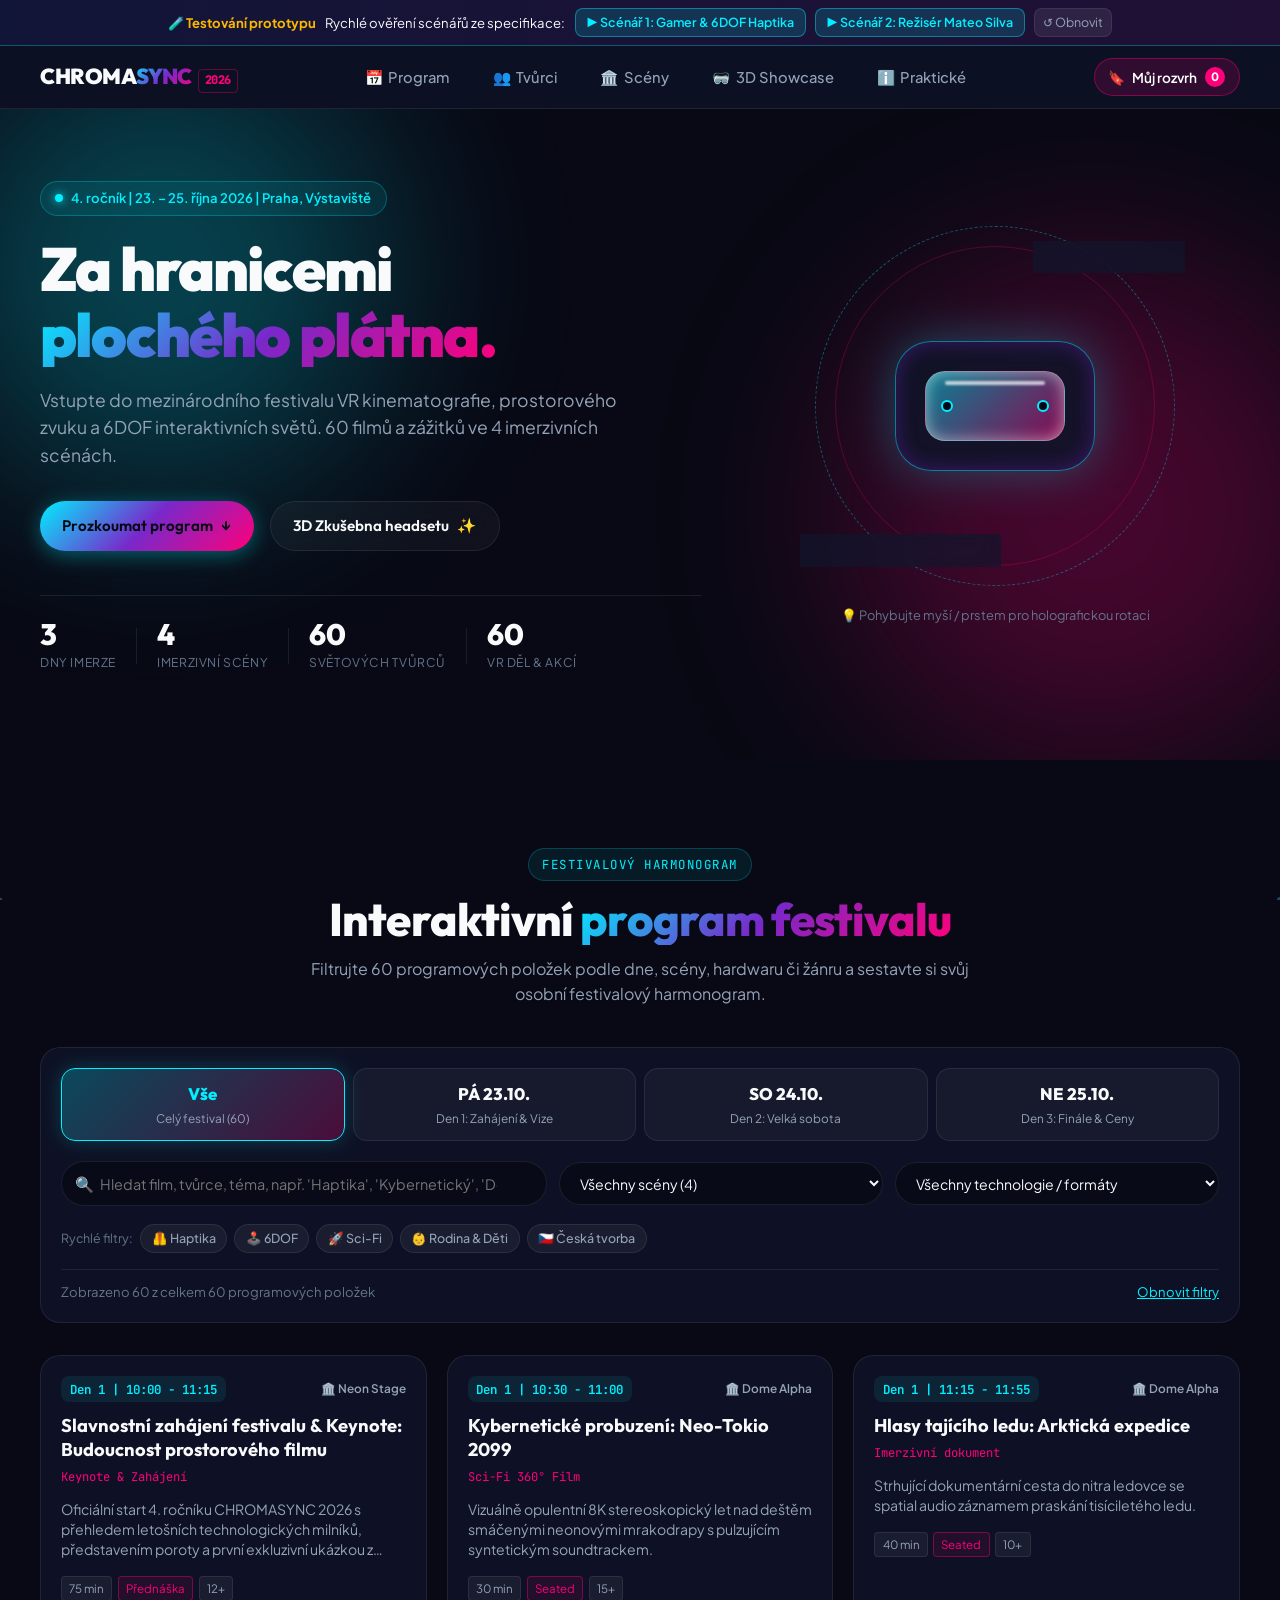
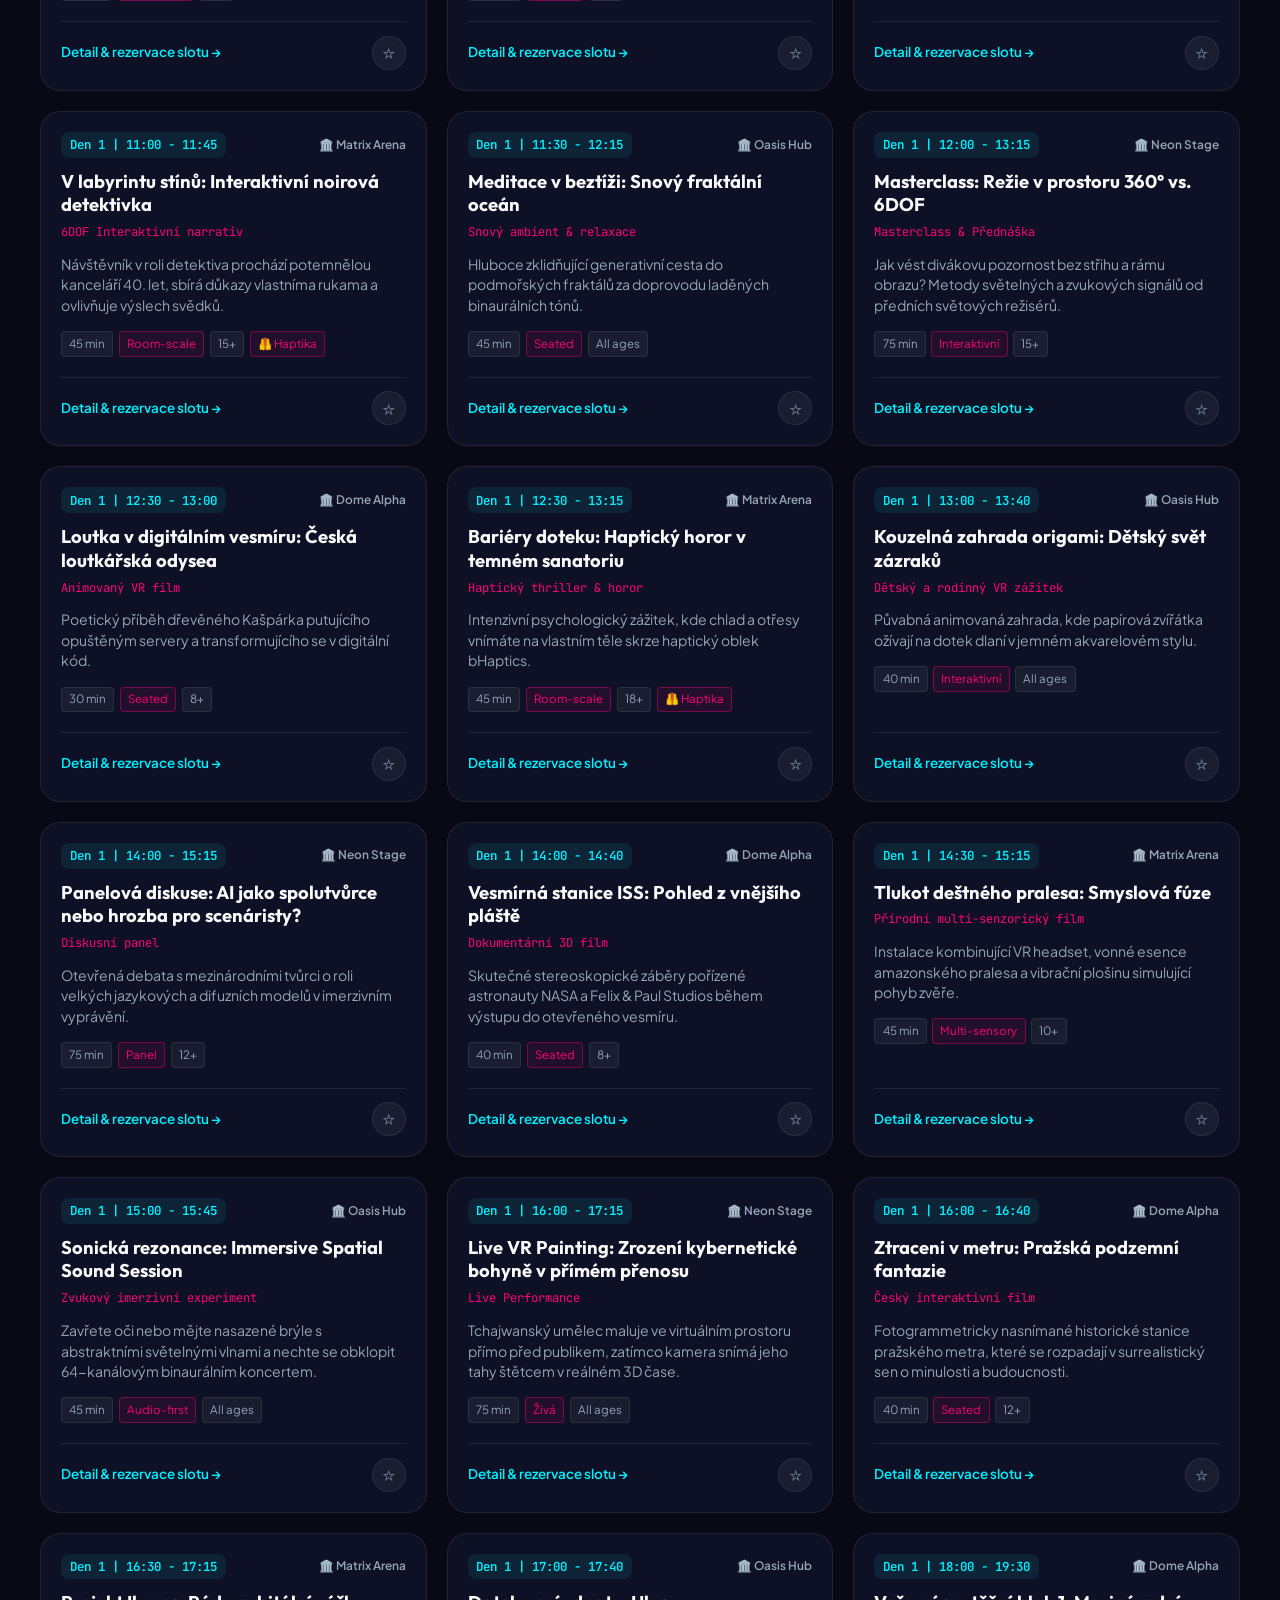
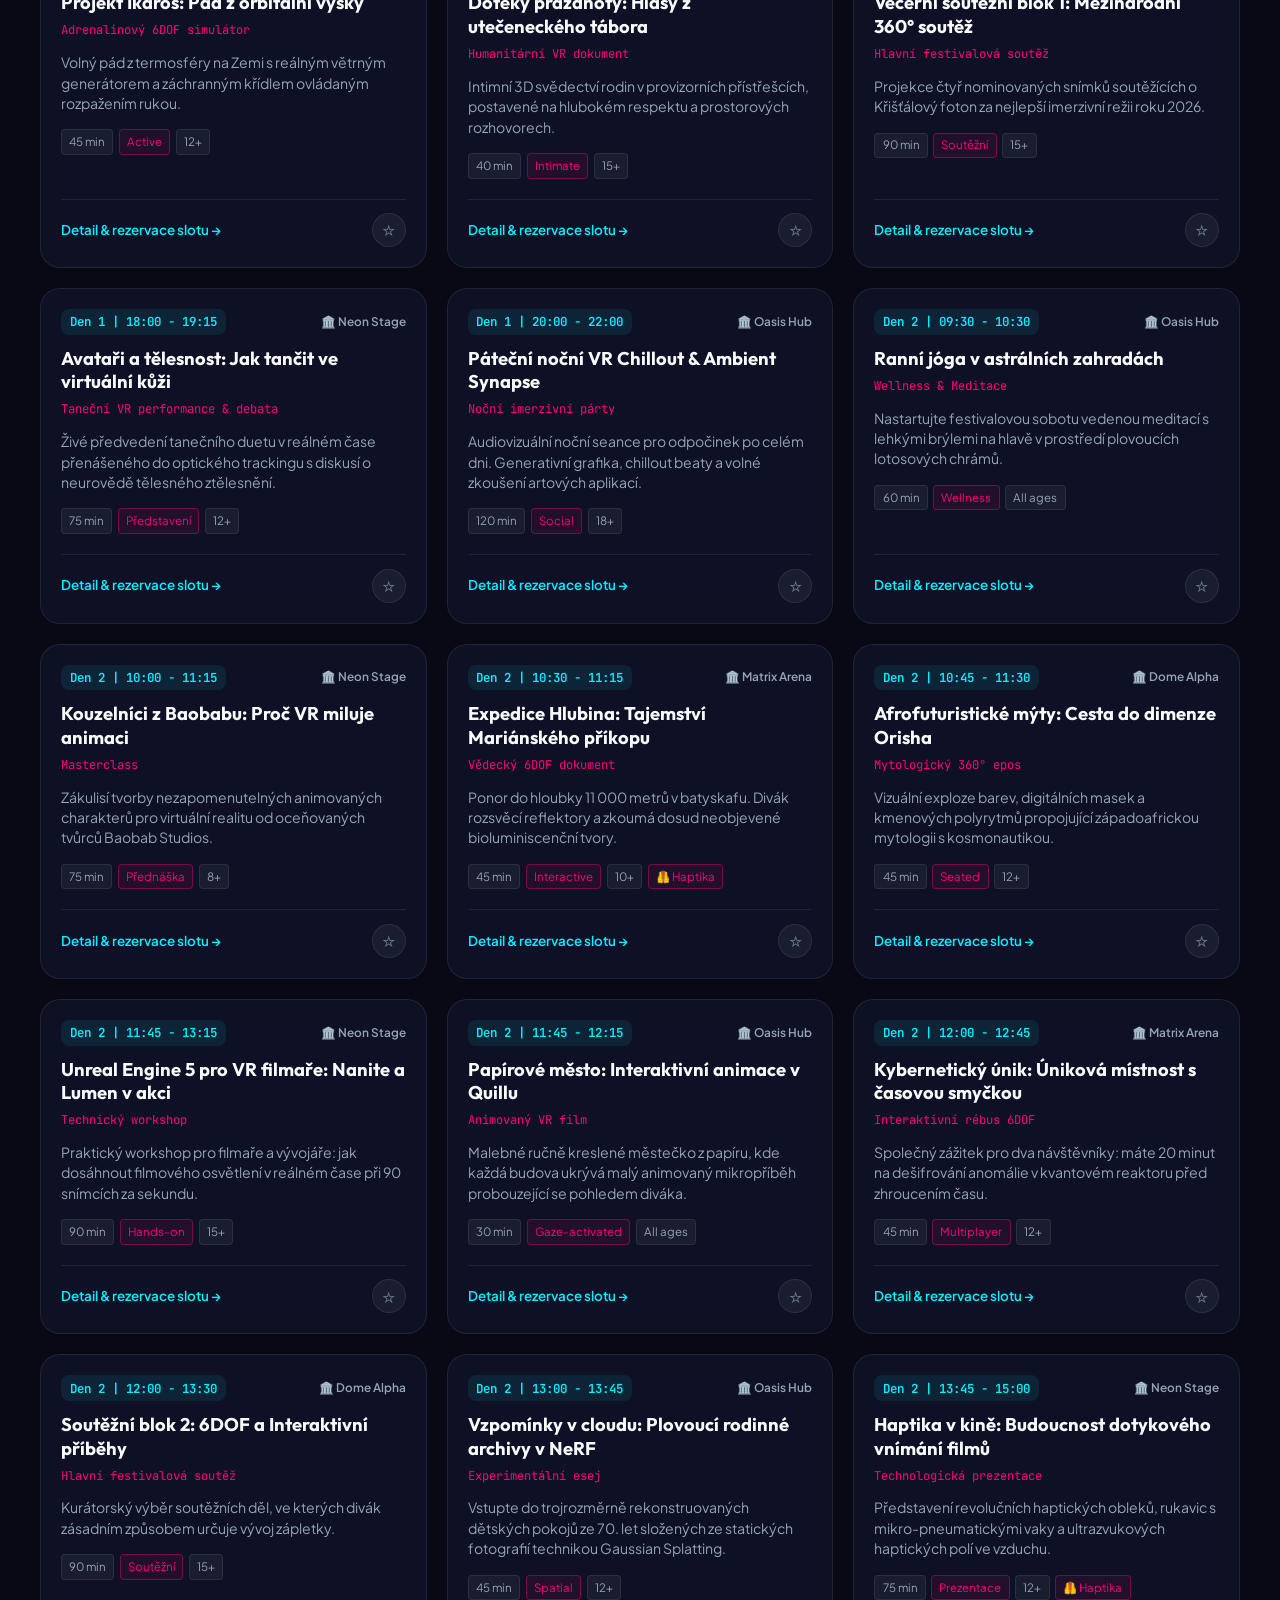
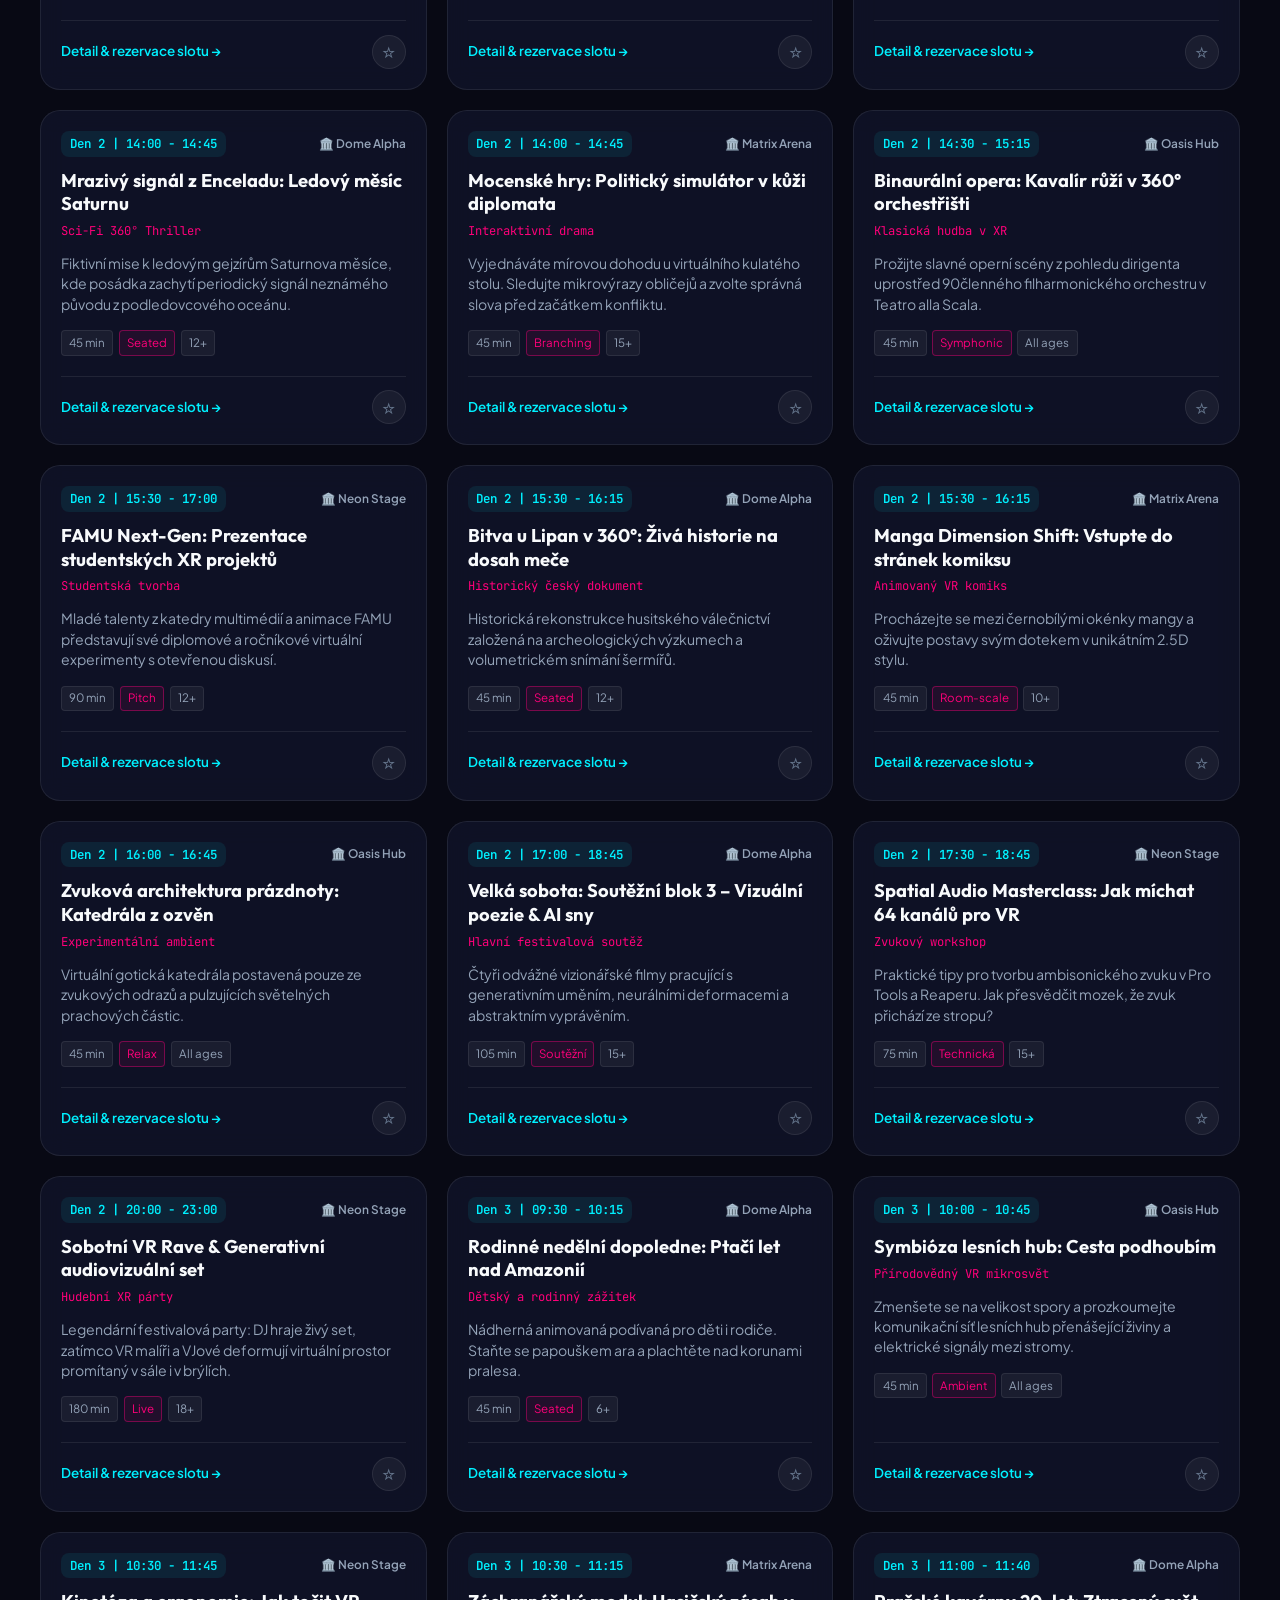
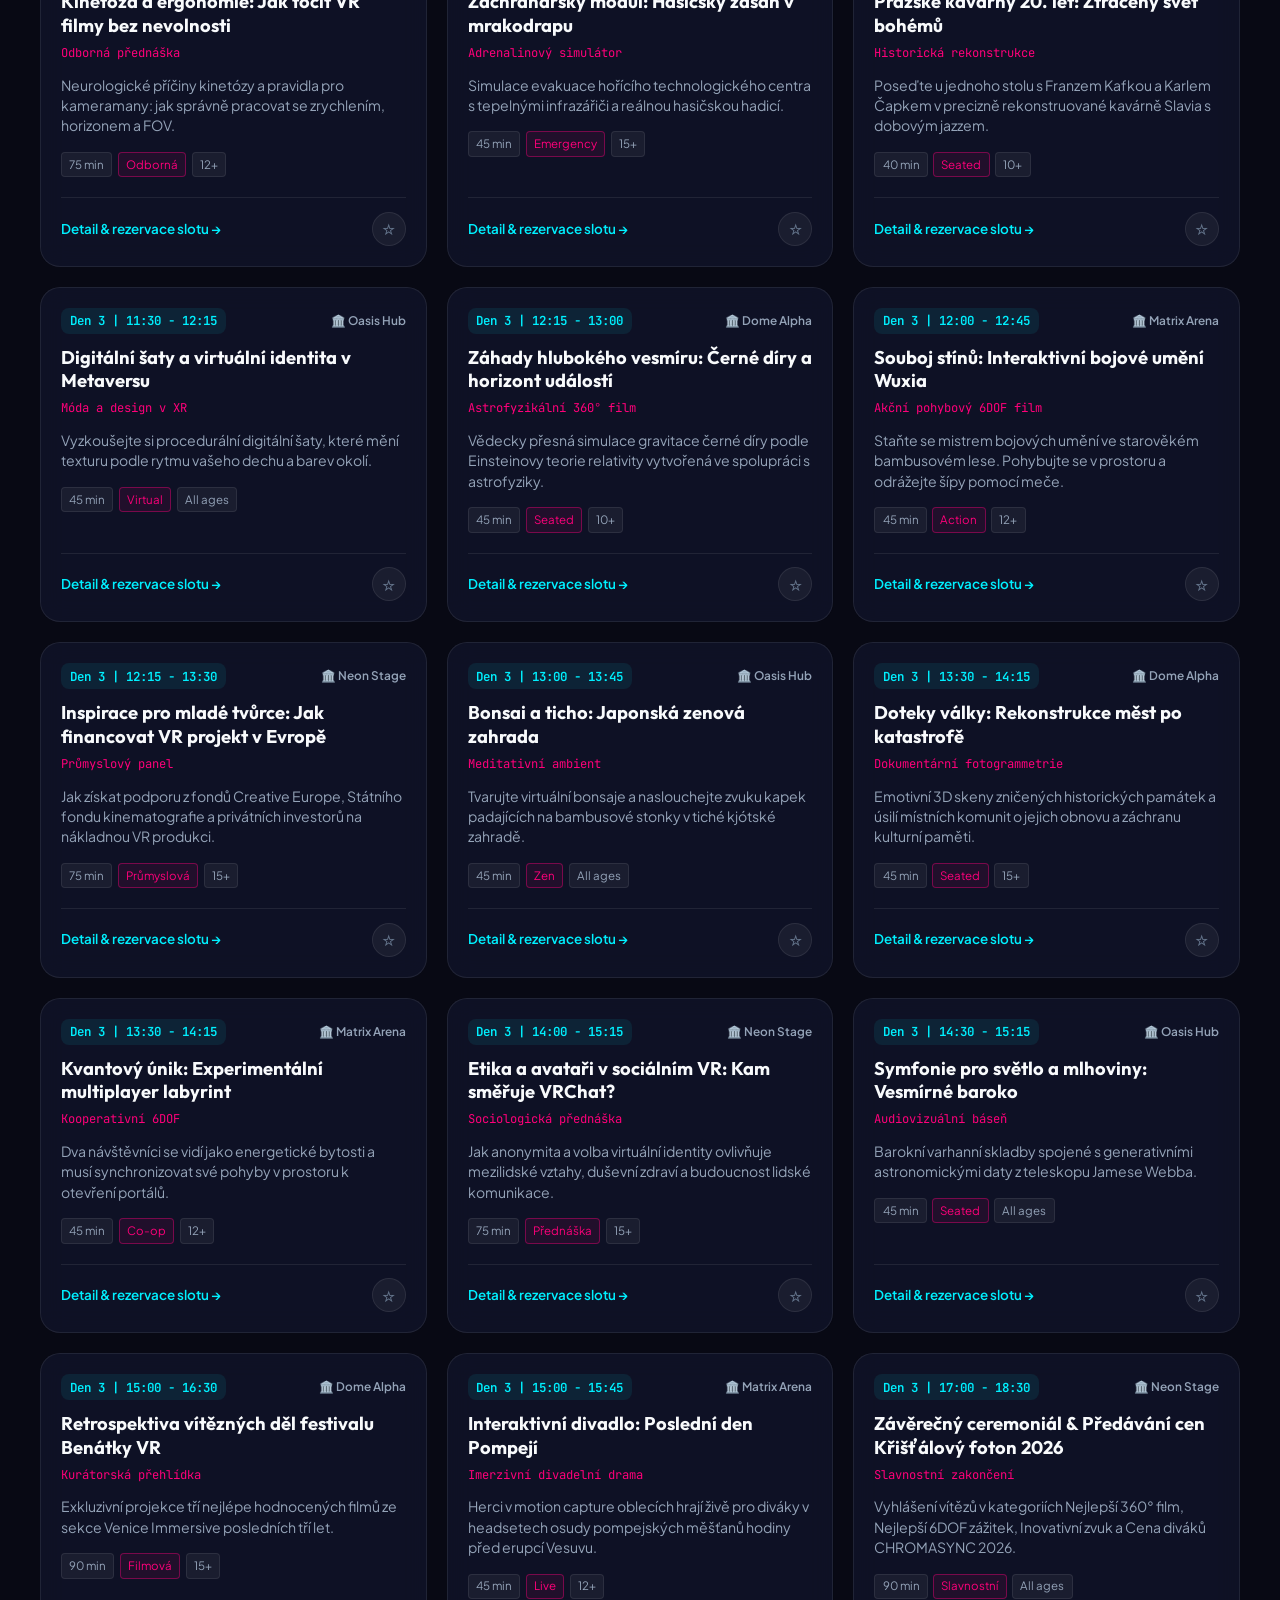
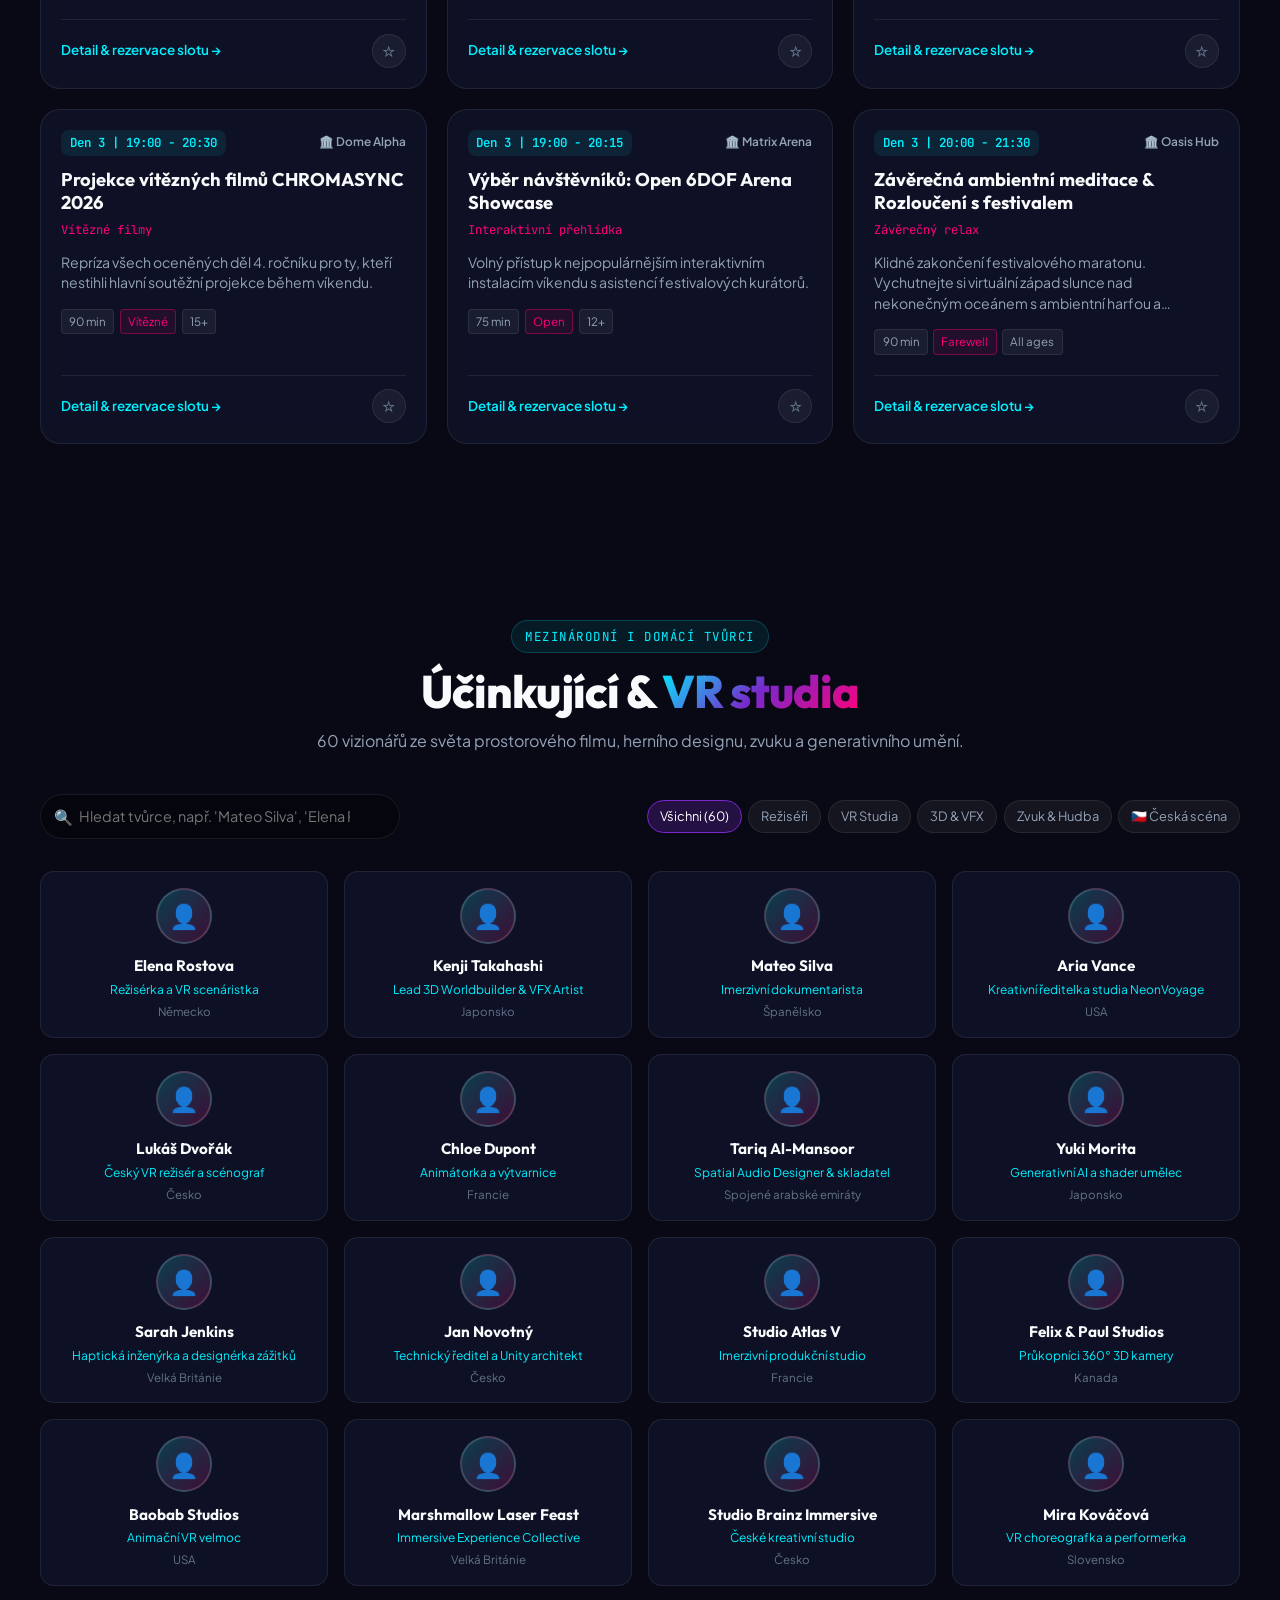
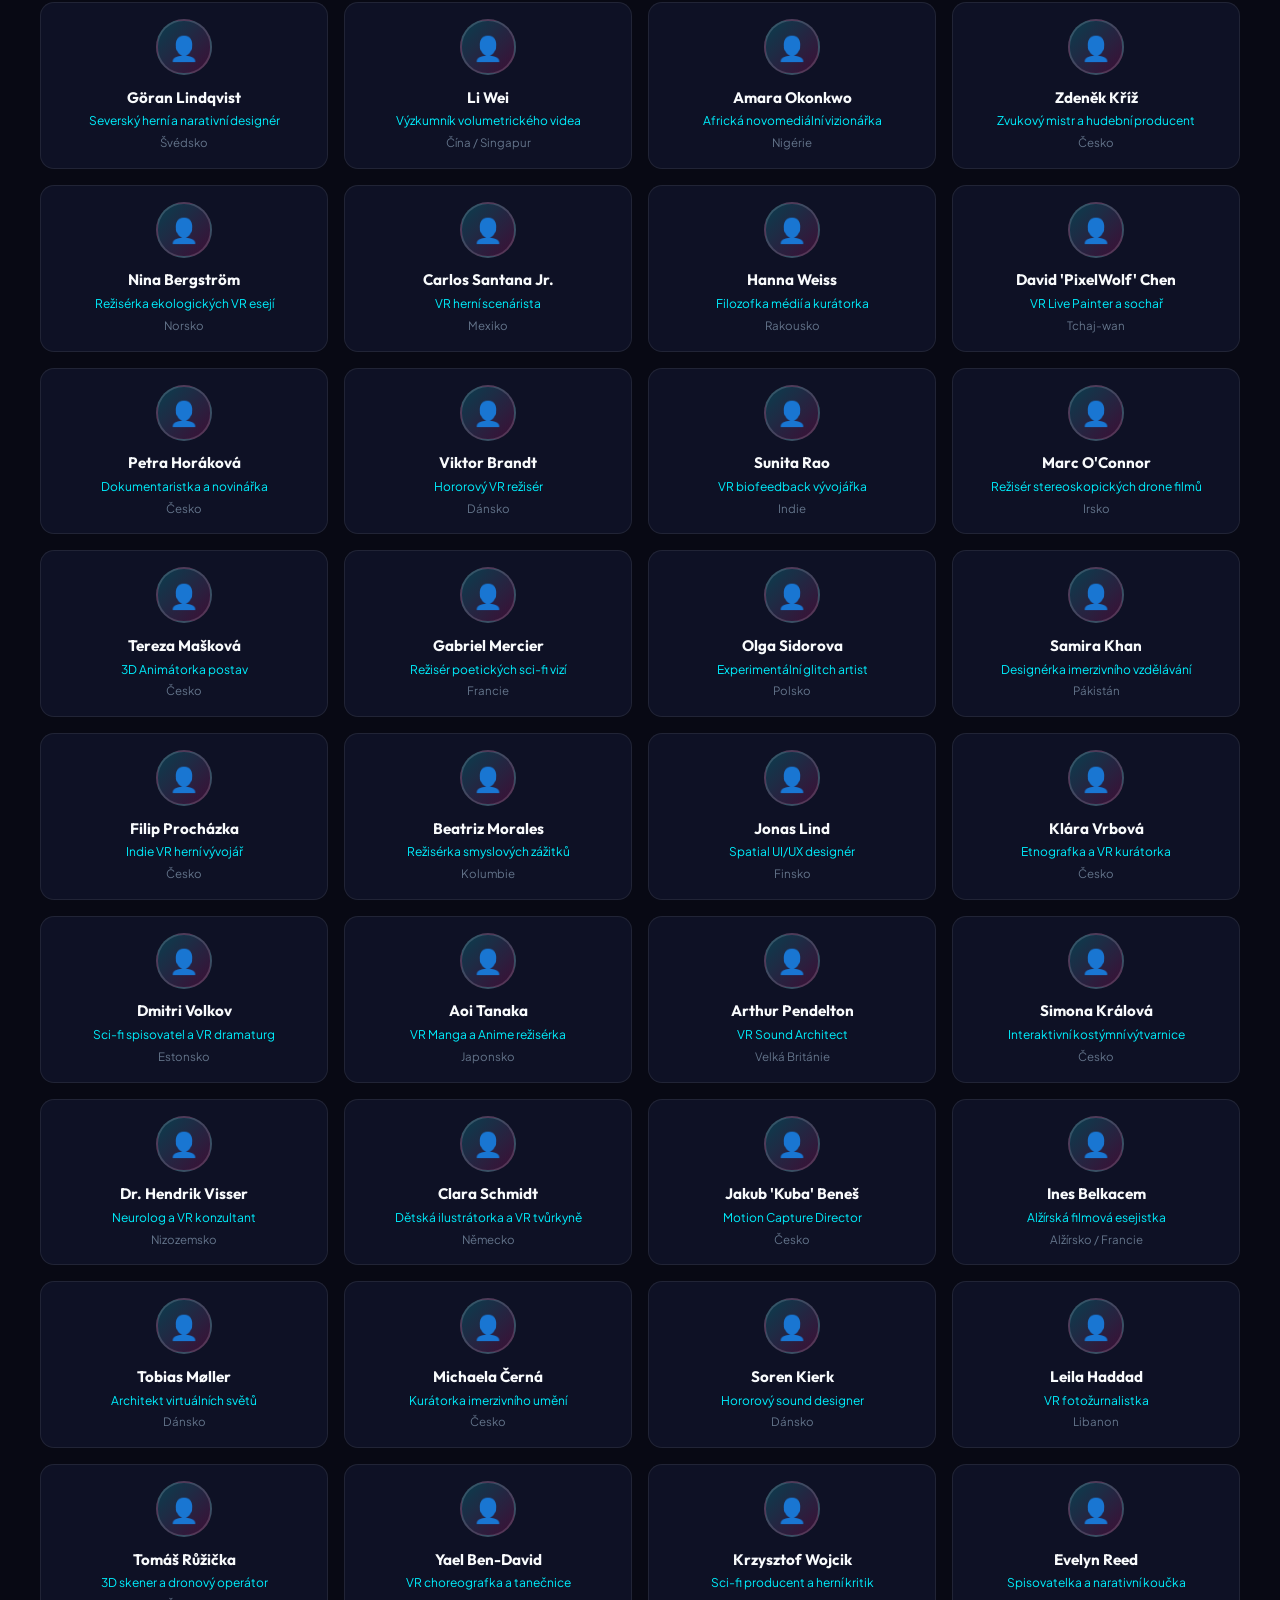
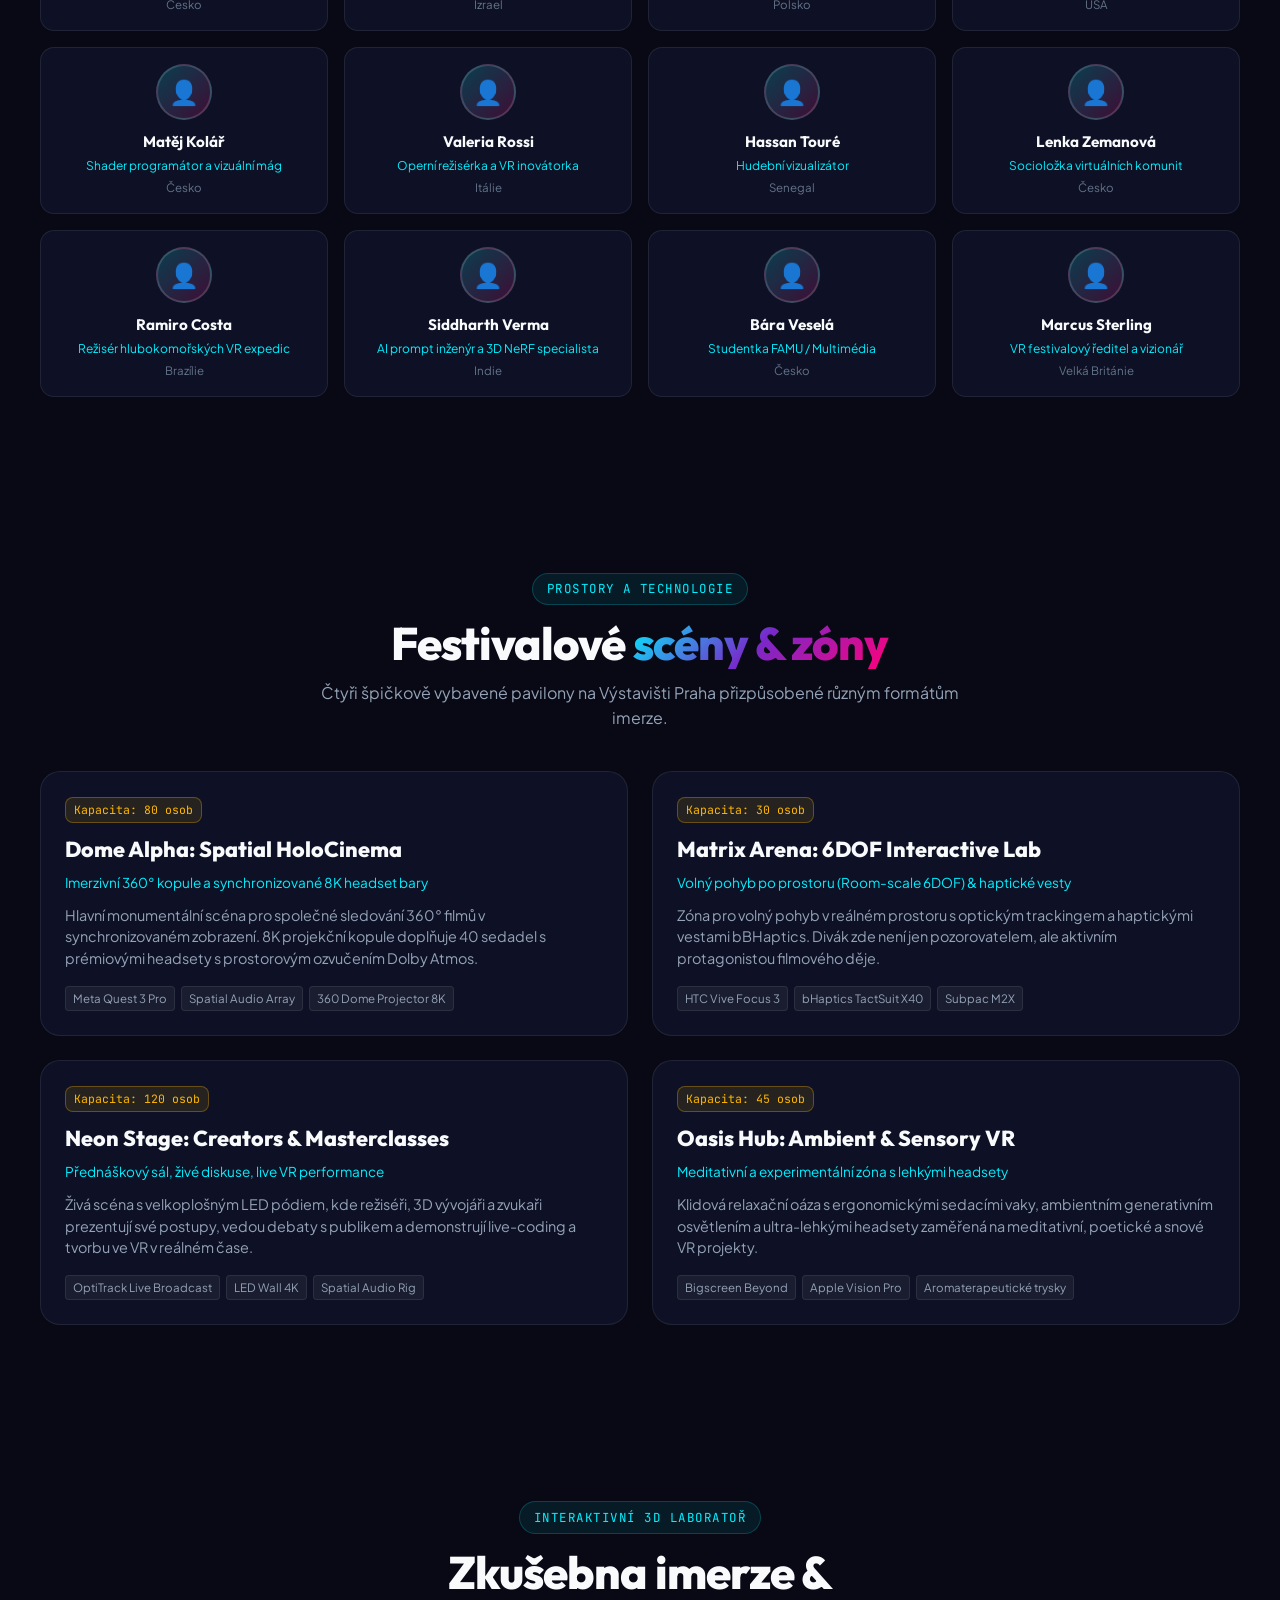
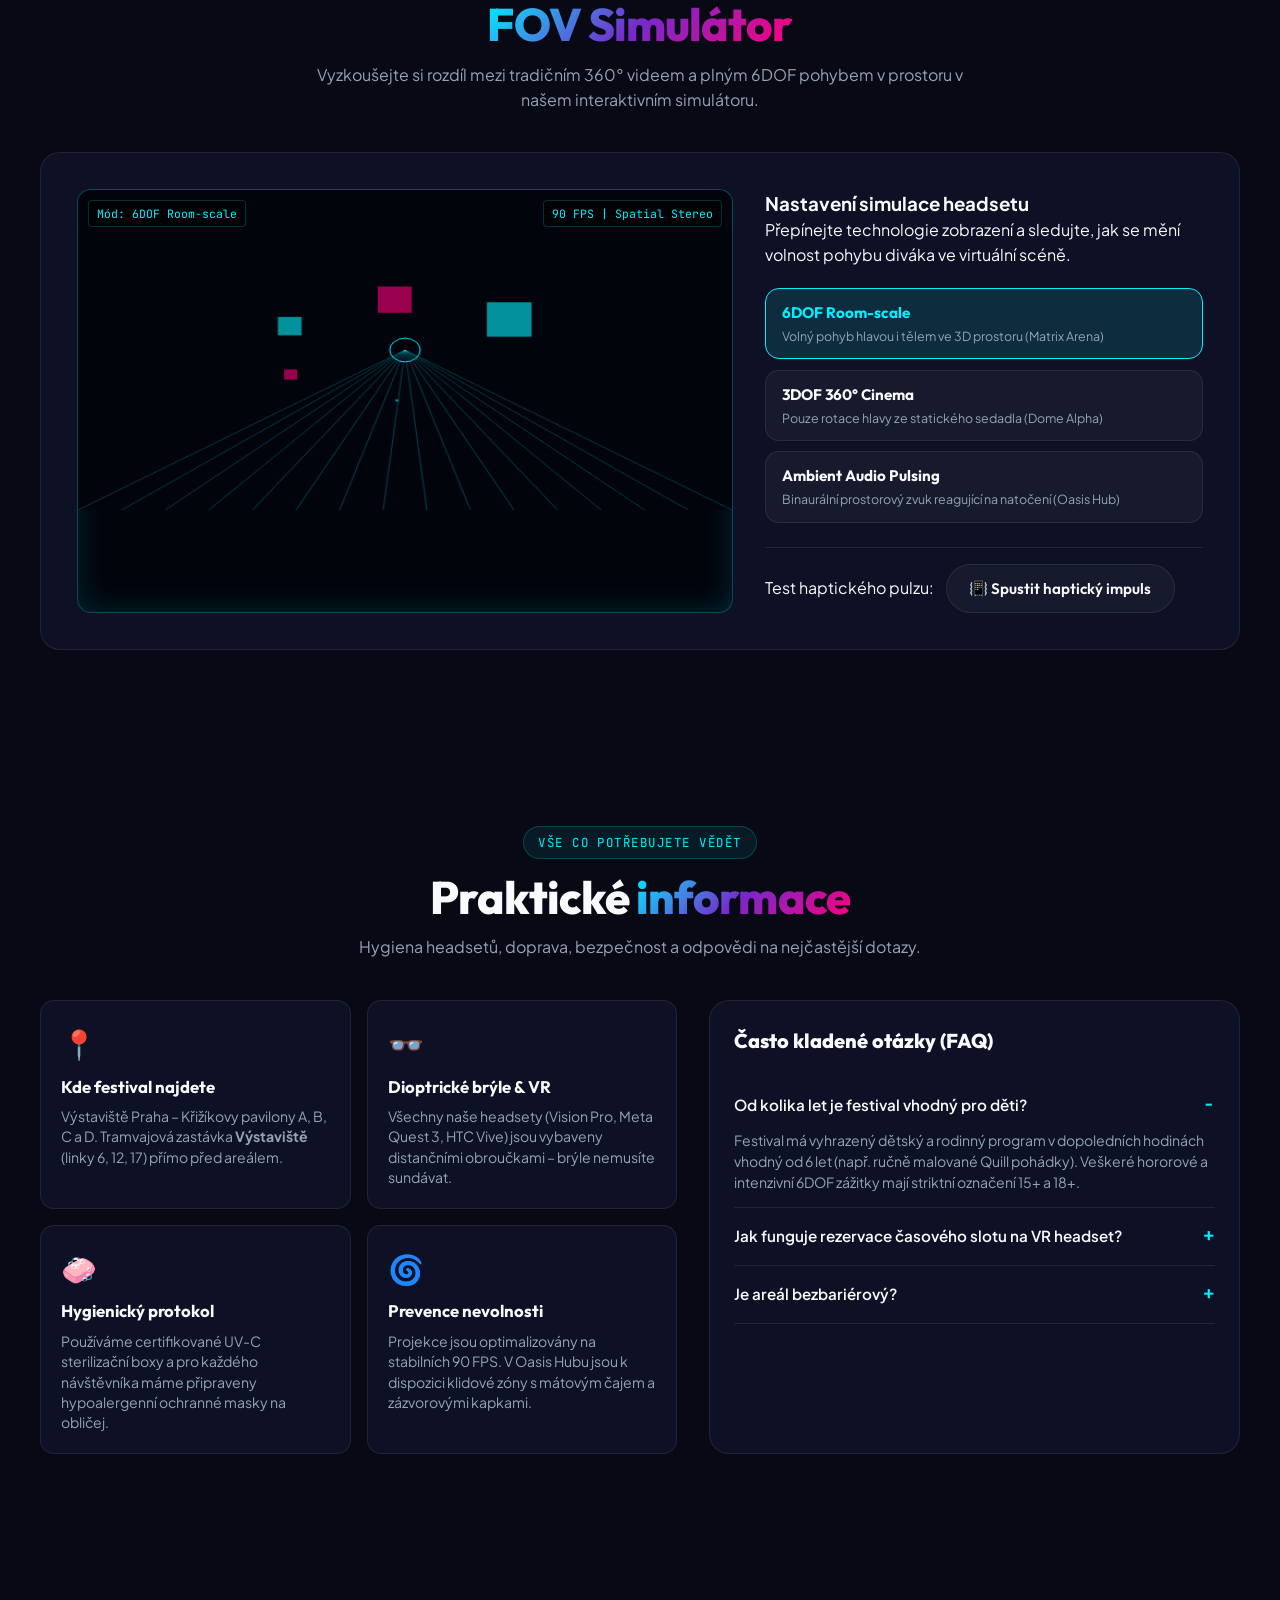
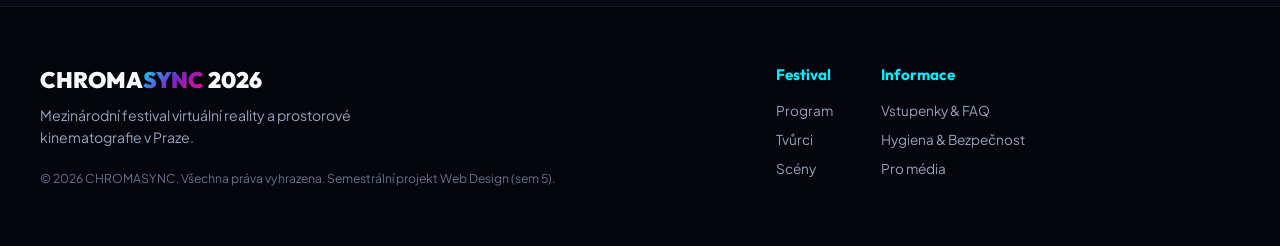
==== commit eb4a2808: "cviceni 3 v2" ====
--- a/index.html
+++ b/index.html
@@ -478,7 +478,7 @@
   <!-- CONTEXTUAL DETAIL MODAL (<dialog>) -->
   <dialog class="modal-dialog" id="item-detail-dialog" aria-labelledby="dialog-item-title">
     <div class="dialog-card">
-      <button class="dialog-close-btn" id="btn-close-detail-dialog" aria-label="Zavřít detail">✕</button>
+      <button type="button" class="dialog-close-btn" id="btn-close-detail-dialog" aria-label="Zavřít detail">✕</button>
       
       <div class="dialog-header">
         <div class="dialog-tags-row" id="dialog-item-tags"></div>
@@ -546,10 +546,10 @@
       </div>
 
       <div class="dialog-footer">
-        <button class="btn btn-schedule-toggle" id="btn-dialog-toggle-schedule">
+        <button type="button" class="btn btn-schedule-toggle" id="btn-dialog-toggle-schedule">
           <span class="icon">🔖</span> Přidat do mého rozvrhu
         </button>
-        <button class="btn btn-glass" id="btn-dialog-close-bottom">Zavřít</button>
+        <button type="button" class="btn btn-glass" id="btn-dialog-close-bottom">Zavřít</button>
       </div>
     </div>
   </dialog>
@@ -557,7 +557,7 @@
   <!-- CREATOR DETAIL MODAL (<dialog>) -->
   <dialog class="modal-dialog" id="creator-detail-dialog" aria-labelledby="creator-dialog-name">
     <div class="dialog-card">
-      <button class="dialog-close-btn" id="btn-close-creator-dialog" aria-label="Zavřít profil tvůrce">✕</button>
+      <button type="button" class="dialog-close-btn" id="btn-close-creator-dialog" aria-label="Zavřít profil tvůrce">✕</button>
       
       <div class="creator-dialog-header">
         <div class="creator-avatar-large" id="creator-dialog-avatar">👨‍💻</div>
@@ -581,7 +581,7 @@
       </div>
 
       <div class="dialog-footer">
-        <button class="btn btn-glass" id="btn-creator-close-bottom">Zavřít</button>
+        <button type="button" class="btn btn-glass" id="btn-creator-close-bottom">Zavřít</button>
       </div>
     </div>
   </dialog>
@@ -595,7 +595,7 @@
           <h2 class="drawer-heading" id="drawer-heading">🔖 Můj osobní program</h2>
           <span class="drawer-sub" id="drawer-count-info">0 vybraných položek</span>
         </div>
-        <button class="drawer-close-btn" id="btn-close-schedule-drawer" aria-label="Zavřít rozvrh">✕</button>
+        <button type="button" class="drawer-close-btn" id="btn-close-schedule-drawer" aria-label="Zavřít rozvrh">✕</button>
       </div>
 
       <!-- Collision Alert Box (Upozornění na časový překryv) -->
--- a/style.css
+++ b/style.css
@@ -1529,20 +1529,28 @@
   position: absolute;
   top: 1rem;
   right: 1rem;
-  width: 32px;
-  height: 32px;
+  width: 38px;
+  height: 38px;
   border-radius: 50%;
-  background: rgba(255, 255, 255, 0.1);
+  background: rgba(255, 255, 255, 0.15);
+  border: 1px solid rgba(255, 255, 255, 0.25);
   color: var(--text-main);
   display: flex;
   align-items: center;
   justify-content: center;
-  font-size: 1rem;
+  font-size: 1.15rem;
+  font-weight: 700;
+  cursor: pointer;
+  z-index: 50;
   transition: all var(--transition-fast);
 }
 
 .dialog-close-btn:hover {
   background: var(--neon-fuchsia);
+  border-color: var(--neon-fuchsia);
+  color: #fff;
+  transform: scale(1.1);
+  box-shadow: 0 0 15px rgba(255, 0, 122, 0.6);
 }
 
 .dialog-tags-row {
